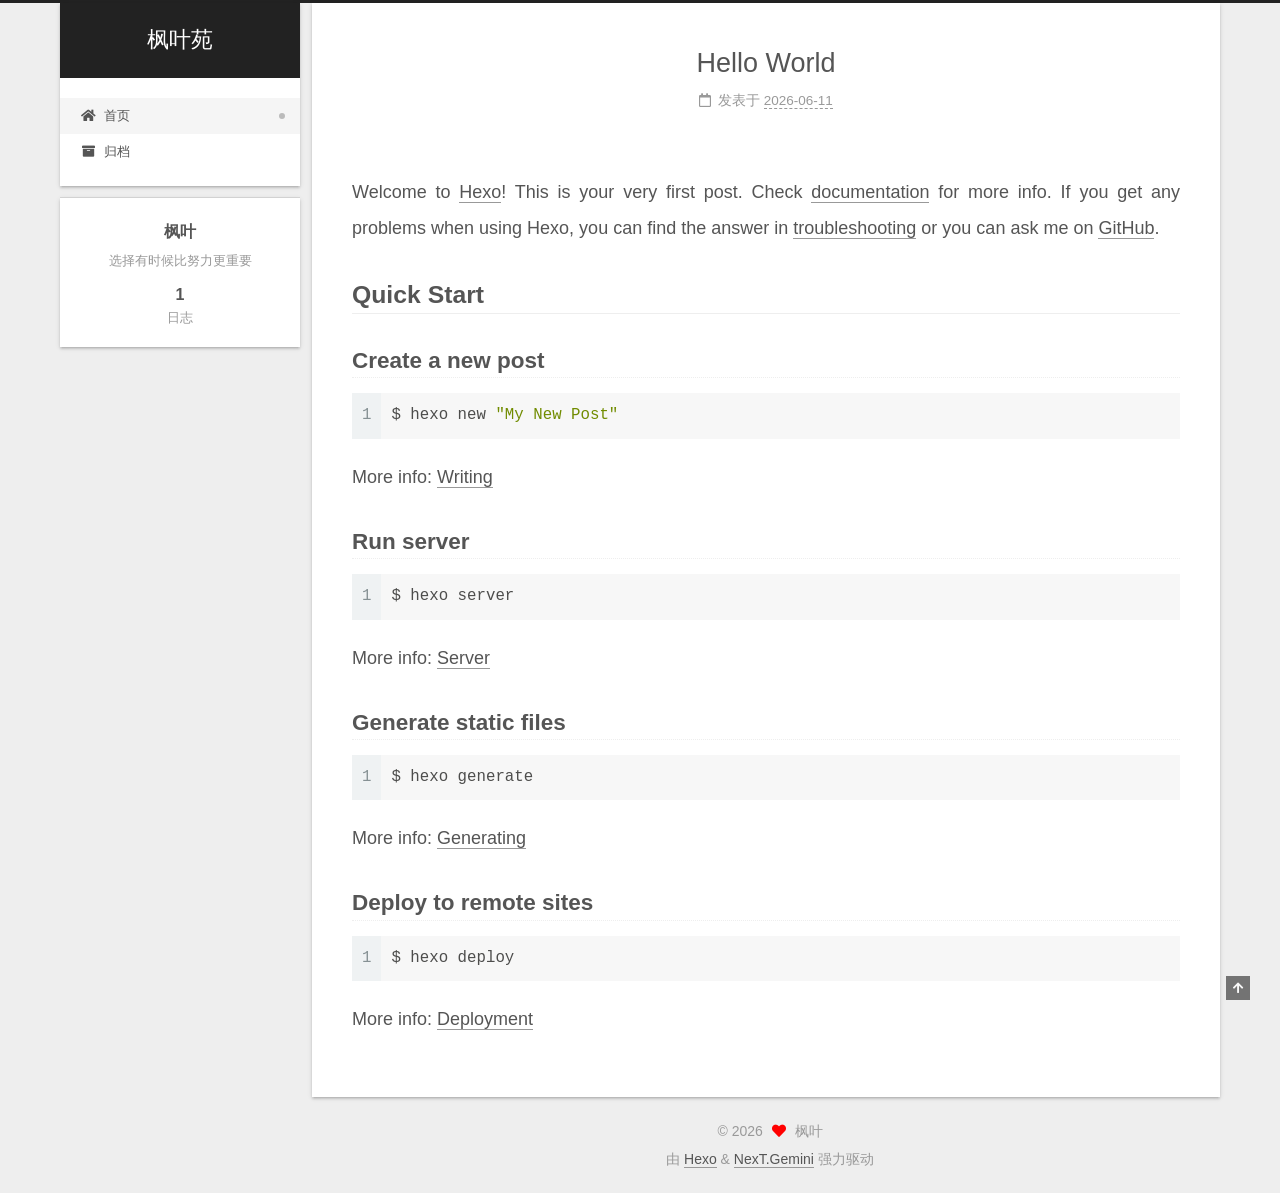
==== index.html @ dfb52b23 "Site updated: 2026-06-12 01:02:41" ====
<!DOCTYPE html>
<html lang="zh-CN">
<head>
  <meta charset="UTF-8">
<meta name="viewport" content="width=device-width, initial-scale=1, maximum-scale=2">
<meta name="theme-color" content="#222">
<meta name="generator" content="Hexo 8.1.2">
  <link rel="apple-touch-icon" sizes="180x180" href="/images/apple-touch-icon-next.png">
  <link rel="icon" type="image/png" sizes="32x32" href="/images/favicon-32x32-next.png">
  <link rel="icon" type="image/png" sizes="16x16" href="/images/favicon-16x16-next.png">
  <link rel="mask-icon" href="/images/logo.svg" color="#222">

<link rel="stylesheet" href="/css/main.css">


<link rel="stylesheet" href="/lib/font-awesome/css/all.min.css">

<script id="hexo-configurations">
    var NexT = window.NexT || {};
    var CONFIG = {"hostname":"example.com","root":"/","scheme":"Gemini","version":"7.8.0","exturl":false,"sidebar":{"position":"left","display":"post","padding":18,"offset":12,"onmobile":false},"copycode":{"enable":false,"show_result":false,"style":null},"back2top":{"enable":true,"sidebar":false,"scrollpercent":false},"bookmark":{"enable":false,"color":"#222","save":"auto"},"fancybox":false,"mediumzoom":false,"lazyload":false,"pangu":false,"comments":{"style":"tabs","active":null,"storage":true,"lazyload":false,"nav":null},"algolia":{"hits":{"per_page":10},"labels":{"input_placeholder":"Search for Posts","hits_empty":"We didn't find any results for the search: ${query}","hits_stats":"${hits} results found in ${time} ms"}},"localsearch":{"enable":false,"trigger":"auto","top_n_per_article":1,"unescape":false,"preload":false},"motion":{"enable":true,"async":false,"transition":{"post_block":"fadeIn","post_header":"slideDownIn","post_body":"slideDownIn","coll_header":"slideLeftIn","sidebar":"slideUpIn"}}};
  </script>

  <meta name="description" content="选择有时候比努力更重要">
<meta property="og:type" content="website">
<meta property="og:title" content="枫叶苑">
<meta property="og:url" content="http://example.com/index.html">
<meta property="og:site_name" content="枫叶苑">
<meta property="og:description" content="选择有时候比努力更重要">
<meta property="og:locale" content="zh_CN">
<meta property="article:author" content="枫叶">
<meta name="twitter:card" content="summary">

<link rel="canonical" href="http://example.com/">


<script id="page-configurations">
  // https://hexo.io/docs/variables.html
  CONFIG.page = {
    sidebar: "",
    isHome : true,
    isPost : false,
    lang   : 'zh-CN'
  };
</script>

  <title>枫叶苑</title>
  






  <noscript>
  <style>
  .use-motion .brand,
  .use-motion .menu-item,
  .sidebar-inner,
  .use-motion .post-block,
  .use-motion .pagination,
  .use-motion .comments,
  .use-motion .post-header,
  .use-motion .post-body,
  .use-motion .collection-header { opacity: initial; }

  .use-motion .site-title,
  .use-motion .site-subtitle {
    opacity: initial;
    top: initial;
  }

  .use-motion .logo-line-before i { left: initial; }
  .use-motion .logo-line-after i { right: initial; }
  </style>
</noscript>

</head>

<body itemscope itemtype="http://schema.org/WebPage">
  <div class="container use-motion">
    <div class="headband"></div>

    <header class="header" itemscope itemtype="http://schema.org/WPHeader">
      <div class="header-inner"><div class="site-brand-container">
  <div class="site-nav-toggle">
    <div class="toggle" aria-label="切换导航栏">
      <span class="toggle-line toggle-line-first"></span>
      <span class="toggle-line toggle-line-middle"></span>
      <span class="toggle-line toggle-line-last"></span>
    </div>
  </div>

  <div class="site-meta">

    <a href="/" class="brand" rel="start">
      <span class="logo-line-before"><i></i></span>
      <h1 class="site-title">枫叶苑</h1>
      <span class="logo-line-after"><i></i></span>
    </a>
  </div>

  <div class="site-nav-right">
    <div class="toggle popup-trigger">
    </div>
  </div>
</div>




<nav class="site-nav">
  <ul id="menu" class="main-menu menu">
        <li class="menu-item menu-item-home">

    <a href="/" rel="section"><i class="fa fa-home fa-fw"></i>首页</a>

  </li>
        <li class="menu-item menu-item-archives">

    <a href="/archives/" rel="section"><i class="fa fa-archive fa-fw"></i>归档</a>

  </li>
  </ul>
</nav>




</div>
    </header>

    
  <div class="back-to-top">
    <i class="fa fa-arrow-up"></i>
    <span>0%</span>
  </div>


    <main class="main">
      <div class="main-inner">
        <div class="content-wrap">
          

          <div class="content index posts-expand">
            
      
  
  
  <article itemscope itemtype="http://schema.org/Article" class="post-block" lang="zh-CN">
    <link itemprop="mainEntityOfPage" href="http://example.com/2026/06/11/hello-world/">

    <span hidden itemprop="author" itemscope itemtype="http://schema.org/Person">
      <meta itemprop="image" content="/images/avatar.gif">
      <meta itemprop="name" content="枫叶">
      <meta itemprop="description" content="选择有时候比努力更重要">
    </span>

    <span hidden itemprop="publisher" itemscope itemtype="http://schema.org/Organization">
      <meta itemprop="name" content="枫叶苑">
    </span>
      <header class="post-header">
        <h2 class="post-title" itemprop="name headline">
          
            <a href="/2026/06/11/hello-world/" class="post-title-link" itemprop="url">Hello World</a>
        </h2>

        <div class="post-meta">
            <span class="post-meta-item">
              <span class="post-meta-item-icon">
                <i class="far fa-calendar"></i>
              </span>
              <span class="post-meta-item-text">发表于</span>

              <time title="创建时间：2026-06-11 21:44:41" itemprop="dateCreated datePublished" datetime="2026-06-11T21:44:41+08:00">2026-06-11</time>
            </span>

          

        </div>
      </header>

    
    
    
    <div class="post-body" itemprop="articleBody">

      
          <p>Welcome to <a target="_blank" rel="noopener" href="https://hexo.io/">Hexo</a>! This is your very first post. Check <a target="_blank" rel="noopener" href="https://hexo.io/docs/">documentation</a> for more info. If you get any problems when using Hexo, you can find the answer in <a target="_blank" rel="noopener" href="https://hexo.io/docs/troubleshooting.html">troubleshooting</a> or you can ask me on <a target="_blank" rel="noopener" href="https://github.com/hexojs/hexo/issues">GitHub</a>.</p>
<h2 id="Quick-Start"><a href="#Quick-Start" class="headerlink" title="Quick Start"></a>Quick Start</h2><h3 id="Create-a-new-post"><a href="#Create-a-new-post" class="headerlink" title="Create a new post"></a>Create a new post</h3><figure class="highlight bash"><table><tr><td class="gutter"><pre><span class="line">1</span><br></pre></td><td class="code"><pre><span class="line">$ hexo new <span class="string">&quot;My New Post&quot;</span></span><br></pre></td></tr></table></figure>

<p>More info: <a target="_blank" rel="noopener" href="https://hexo.io/docs/writing.html">Writing</a></p>
<h3 id="Run-server"><a href="#Run-server" class="headerlink" title="Run server"></a>Run server</h3><figure class="highlight bash"><table><tr><td class="gutter"><pre><span class="line">1</span><br></pre></td><td class="code"><pre><span class="line">$ hexo server</span><br></pre></td></tr></table></figure>

<p>More info: <a target="_blank" rel="noopener" href="https://hexo.io/docs/server.html">Server</a></p>
<h3 id="Generate-static-files"><a href="#Generate-static-files" class="headerlink" title="Generate static files"></a>Generate static files</h3><figure class="highlight bash"><table><tr><td class="gutter"><pre><span class="line">1</span><br></pre></td><td class="code"><pre><span class="line">$ hexo generate</span><br></pre></td></tr></table></figure>

<p>More info: <a target="_blank" rel="noopener" href="https://hexo.io/docs/generating.html">Generating</a></p>
<h3 id="Deploy-to-remote-sites"><a href="#Deploy-to-remote-sites" class="headerlink" title="Deploy to remote sites"></a>Deploy to remote sites</h3><figure class="highlight bash"><table><tr><td class="gutter"><pre><span class="line">1</span><br></pre></td><td class="code"><pre><span class="line">$ hexo deploy</span><br></pre></td></tr></table></figure>

<p>More info: <a target="_blank" rel="noopener" href="https://hexo.io/docs/one-command-deployment.html">Deployment</a></p>

      
    </div>

    
    
    
      <footer class="post-footer">
        <div class="post-eof"></div>
      </footer>
  </article>
  
  
  


  



          </div>
          

<script>
  window.addEventListener('tabs:register', () => {
    let { activeClass } = CONFIG.comments;
    if (CONFIG.comments.storage) {
      activeClass = localStorage.getItem('comments_active') || activeClass;
    }
    if (activeClass) {
      let activeTab = document.querySelector(`a[href="#comment-${activeClass}"]`);
      if (activeTab) {
        activeTab.click();
      }
    }
  });
  if (CONFIG.comments.storage) {
    window.addEventListener('tabs:click', event => {
      if (!event.target.matches('.tabs-comment .tab-content .tab-pane')) return;
      let commentClass = event.target.classList[1];
      localStorage.setItem('comments_active', commentClass);
    });
  }
</script>

        </div>
          
  
  <div class="toggle sidebar-toggle">
    <span class="toggle-line toggle-line-first"></span>
    <span class="toggle-line toggle-line-middle"></span>
    <span class="toggle-line toggle-line-last"></span>
  </div>

  <aside class="sidebar">
    <div class="sidebar-inner">

      <ul class="sidebar-nav motion-element">
        <li class="sidebar-nav-toc">
          文章目录
        </li>
        <li class="sidebar-nav-overview">
          站点概览
        </li>
      </ul>

      <!--noindex-->
      <div class="post-toc-wrap sidebar-panel">
      </div>
      <!--/noindex-->

      <div class="site-overview-wrap sidebar-panel">
        <div class="site-author motion-element" itemprop="author" itemscope itemtype="http://schema.org/Person">
  <p class="site-author-name" itemprop="name">枫叶</p>
  <div class="site-description" itemprop="description">选择有时候比努力更重要</div>
</div>
<div class="site-state-wrap motion-element">
  <nav class="site-state">
      <div class="site-state-item site-state-posts">
          <a href="/archives/">
        
          <span class="site-state-item-count">1</span>
          <span class="site-state-item-name">日志</span>
        </a>
      </div>
  </nav>
</div>



      </div>

    </div>
  </aside>
  <div id="sidebar-dimmer"></div>


      </div>
    </main>

    <footer class="footer">
      <div class="footer-inner">
        

        

<div class="copyright">
  
  &copy; 
  <span itemprop="copyrightYear">2026</span>
  <span class="with-love">
    <i class="fa fa-heart"></i>
  </span>
  <span class="author" itemprop="copyrightHolder">枫叶</span>
</div>
  <div class="powered-by">由 <a href="https://hexo.io/" class="theme-link" rel="noopener" target="_blank">Hexo</a> & <a href="https://theme-next.org/" class="theme-link" rel="noopener" target="_blank">NexT.Gemini</a> 强力驱动
  </div>

        








      </div>
    </footer>
  </div>

  
  <script src="/lib/anime.min.js"></script>
  <script src="/lib/velocity/velocity.min.js"></script>
  <script src="/lib/velocity/velocity.ui.min.js"></script>

<script src="/js/utils.js"></script>

<script src="/js/motion.js"></script>


<script src="/js/schemes/pisces.js"></script>


<script src="/js/next-boot.js"></script>




  















  

  

</body>
</html>
---- css/main.css ----
:root {
  --body-bg-color: #eee;
  --content-bg-color: #fff;
  --card-bg-color: #f5f5f5;
  --text-color: #555;
  --blockquote-color: #666;
  --link-color: #555;
  --link-hover-color: #222;
  --brand-color: #fff;
  --brand-hover-color: #fff;
  --table-row-odd-bg-color: #f9f9f9;
  --table-row-hover-bg-color: #f5f5f5;
  --menu-item-bg-color: #f5f5f5;
  --btn-default-bg: #fff;
  --btn-default-color: #555;
  --btn-default-border-color: #555;
  --btn-default-hover-bg: #222;
  --btn-default-hover-color: #fff;
  --btn-default-hover-border-color: #222;
}
html {
  line-height: 1.15; /* 1 */
  -webkit-text-size-adjust: 100%; /* 2 */
}
body {
  margin: 0;
}
main {
  display: block;
}
h1 {
  font-size: 2em;
  margin: 0.67em 0;
}
hr {
  box-sizing: content-box; /* 1 */
  height: 0; /* 1 */
  overflow: visible; /* 2 */
}
pre {
  font-family: monospace, monospace; /* 1 */
  font-size: 1em; /* 2 */
}
a {
  background: transparent;
}
abbr[title] {
  border-bottom: none; /* 1 */
  text-decoration: underline; /* 2 */
  text-decoration: underline dotted; /* 2 */
}
b,
strong {
  font-weight: bolder;
}
code,
kbd,
samp {
  font-family: monospace, monospace; /* 1 */
  font-size: 1em; /* 2 */
}
small {
  font-size: 80%;
}
sub,
sup {
  font-size: 75%;
  line-height: 0;
  position: relative;
  vertical-align: baseline;
}
sub {
  bottom: -0.25em;
}
sup {
  top: -0.5em;
}
img {
  border-style: none;
}
button,
input,
optgroup,
select,
textarea {
  font-family: inherit; /* 1 */
  font-size: 100%; /* 1 */
  line-height: 1.15; /* 1 */
  margin: 0; /* 2 */
}
button,
input {
/* 1 */
  overflow: visible;
}
button,
select {
/* 1 */
  text-transform: none;
}
button,
[type='button'],
[type='reset'],
[type='submit'] {
  -webkit-appearance: button;
}
button::-moz-focus-inner,
[type='button']::-moz-focus-inner,
[type='reset']::-moz-focus-inner,
[type='submit']::-moz-focus-inner {
  border-style: none;
  padding: 0;
}
button:-moz-focusring,
[type='button']:-moz-focusring,
[type='reset']:-moz-focusring,
[type='submit']:-moz-focusring {
  outline: 1px dotted ButtonText;
}
fieldset {
  padding: 0.35em 0.75em 0.625em;
}
legend {
  box-sizing: border-box; /* 1 */
  color: inherit; /* 2 */
  display: table; /* 1 */
  max-width: 100%; /* 1 */
  padding: 0; /* 3 */
  white-space: normal; /* 1 */
}
progress {
  vertical-align: baseline;
}
textarea {
  overflow: auto;
}
[type='checkbox'],
[type='radio'] {
  box-sizing: border-box; /* 1 */
  padding: 0; /* 2 */
}
[type='number']::-webkit-inner-spin-button,
[type='number']::-webkit-outer-spin-button {
  height: auto;
}
[type='search'] {
  outline-offset: -2px; /* 2 */
  -webkit-appearance: textfield; /* 1 */
}
[type='search']::-webkit-search-decoration {
  -webkit-appearance: none;
}
::-webkit-file-upload-button {
  font: inherit; /* 2 */
  -webkit-appearance: button; /* 1 */
}
details {
  display: block;
}
summary {
  display: list-item;
}
template {
  display: none;
}
[hidden] {
  display: none;
}
::selection {
  background: #262a30;
  color: #eee;
}
html,
body {
  height: 100%;
}
body {
  background: var(--body-bg-color);
  color: var(--text-color);
  font-family: 'Lato', "PingFang SC", "Microsoft YaHei", sans-serif;
  font-size: 1em;
  line-height: 2;
}
@media (max-width: 991px) {
  body {
    padding-left: 0 !important;
    padding-right: 0 !important;
  }
}
h1,
h2,
h3,
h4,
h5,
h6 {
  font-family: 'Lato', "PingFang SC", "Microsoft YaHei", sans-serif;
  font-weight: bold;
  line-height: 1.5;
  margin: 20px 0 15px;
}
h1 {
  font-size: 1.5em;
}
h2 {
  font-size: 1.375em;
}
h3 {
  font-size: 1.25em;
}
h4 {
  font-size: 1.125em;
}
h5 {
  font-size: 1em;
}
h6 {
  font-size: 0.875em;
}
p {
  margin: 0 0 20px 0;
}
a,
span.exturl {
  border-bottom: 1px solid #999;
  color: var(--link-color);
  outline: 0;
  text-decoration: none;
  overflow-wrap: break-word;
  word-wrap: break-word;
  cursor: pointer;
}
a:hover,
span.exturl:hover {
  border-bottom-color: var(--link-hover-color);
  color: var(--link-hover-color);
}
iframe,
img,
video {
  display: block;
  margin-left: auto;
  margin-right: auto;
  max-width: 100%;
}
hr {
  background-image: repeating-linear-gradient(-45deg, #ddd, #ddd 4px, transparent 4px, transparent 8px);
  border: 0;
  height: 3px;
  margin: 40px 0;
}
blockquote {
  border-left: 4px solid #ddd;
  color: var(--blockquote-color);
  margin: 0;
  padding: 0 15px;
}
blockquote cite::before {
  content: '-';
  padding: 0 5px;
}
dt {
  font-weight: bold;
}
dd {
  margin: 0;
  padding: 0;
}
kbd {
  background-color: #f5f5f5;
  background-image: linear-gradient(#eee, #fff, #eee);
  border: 1px solid #ccc;
  border-radius: 0.2em;
  box-shadow: 0.1em 0.1em 0.2em rgba(0,0,0,0.1);
  color: #555;
  font-family: inherit;
  padding: 0.1em 0.3em;
  white-space: nowrap;
}
.table-container {
  overflow: auto;
}
table {
  border-collapse: collapse;
  border-spacing: 0;
  font-size: 0.875em;
  margin: 0 0 20px 0;
  width: 100%;
}
tbody tr:nth-of-type(odd) {
  background: var(--table-row-odd-bg-color);
}
tbody tr:hover {
  background: var(--table-row-hover-bg-color);
}
caption,
th,
td {
  font-weight: normal;
  padding: 8px;
  vertical-align: middle;
}
th,
td {
  border: 1px solid #ddd;
  border-bottom: 3px solid #ddd;
}
th {
  font-weight: 700;
  padding-bottom: 10px;
}
td {
  border-bottom-width: 1px;
}
.btn {
  background: var(--btn-default-bg);
  border: 2px solid var(--btn-default-border-color);
  border-radius: 2px;
  color: var(--btn-default-color);
  display: inline-block;
  font-size: 0.875em;
  line-height: 2;
  padding: 0 20px;
  text-decoration: none;
  transition-property: background-color;
  transition-delay: 0s;
  transition-duration: 0.2s;
  transition-timing-function: ease-in-out;
}
.btn:hover {
  background: var(--btn-default-hover-bg);
  border-color: var(--btn-default-hover-border-color);
  color: var(--btn-default-hover-color);
}
.btn + .btn {
  margin: 0 0 8px 8px;
}
.btn .fa-fw {
  text-align: left;
  width: 1.285714285714286em;
}
.toggle {
  line-height: 0;
}
.toggle .toggle-line {
  background: #fff;
  display: inline-block;
  height: 2px;
  left: 0;
  position: relative;
  top: 0;
  transition: all 0.4s;
  vertical-align: top;
  width: 100%;
}
.toggle .toggle-line:not(:first-child) {
  margin-top: 3px;
}
.toggle.toggle-arrow .toggle-line-first {
  left: 50%;
  top: 2px;
  transform: rotate(45deg);
  width: 50%;
}
.toggle.toggle-arrow .toggle-line-middle {
  left: 2px;
  width: 90%;
}
.toggle.toggle-arrow .toggle-line-last {
  left: 50%;
  top: -2px;
  transform: rotate(-45deg);
  width: 50%;
}
.toggle.toggle-close .toggle-line-first {
  transform: rotate(-45deg);
  top: 5px;
}
.toggle.toggle-close .toggle-line-middle {
  opacity: 0;
}
.toggle.toggle-close .toggle-line-last {
  transform: rotate(45deg);
  top: -5px;
}
.highlight,
pre {
  background: #f7f7f7;
  color: #4d4d4c;
  line-height: 1.6;
  margin: 0 auto 20px;
}
pre,
code {
  font-family: consolas, Menlo, monospace, "PingFang SC", "Microsoft YaHei";
}
code {
  background: #eee;
  border-radius: 3px;
  color: #555;
  padding: 2px 4px;
  overflow-wrap: break-word;
  word-wrap: break-word;
}
.highlight *::selection {
  background: #d6d6d6;
}
.highlight pre {
  border: 0;
  margin: 0;
  padding: 10px 0;
}
.highlight table {
  border: 0;
  margin: 0;
  width: auto;
}
.highlight td {
  border: 0;
  padding: 0;
}
.highlight figcaption {
  background: #eff2f3;
  color: #4d4d4c;
  display: flex;
  font-size: 0.875em;
  justify-content: space-between;
  line-height: 1.2;
  padding: 0.5em;
}
.highlight figcaption a {
  color: #4d4d4c;
}
.highlight figcaption a:hover {
  border-bottom-color: #4d4d4c;
}
.highlight .gutter {
  -moz-user-select: none;
  -ms-user-select: none;
  -webkit-user-select: none;
  user-select: none;
}
.highlight .gutter pre {
  background: #eff2f3;
  color: #869194;
  padding-left: 10px;
  padding-right: 10px;
  text-align: right;
}
.highlight .code pre {
  background: #f7f7f7;
  padding-left: 10px;
  width: 100%;
}
.gist table {
  width: auto;
}
.gist table td {
  border: 0;
}
pre {
  overflow: auto;
  padding: 10px;
}
pre code {
  background: none;
  color: #4d4d4c;
  font-size: 0.875em;
  padding: 0;
  text-shadow: none;
}
pre .deletion {
  background: #fdd;
}
pre .addition {
  background: #dfd;
}
pre .meta {
  color: #eab700;
  -moz-user-select: none;
  -ms-user-select: none;
  -webkit-user-select: none;
  user-select: none;
}
pre .comment {
  color: #8e908c;
}
pre .variable,
pre .attribute,
pre .tag,
pre .name,
pre .regexp,
pre .ruby .constant,
pre .xml .tag .title,
pre .xml .pi,
pre .xml .doctype,
pre .html .doctype,
pre .css .id,
pre .css .class,
pre .css .pseudo {
  color: #c82829;
}
pre .number,
pre .preprocessor,
pre .built_in,
pre .builtin-name,
pre .literal,
pre .params,
pre .constant,
pre .command {
  color: #f5871f;
}
pre .ruby .class .title,
pre .css .rules .attribute,
pre .string,
pre .symbol,
pre .value,
pre .inheritance,
pre .header,
pre .ruby .symbol,
pre .xml .cdata,
pre .special,
pre .formula {
  color: #718c00;
}
pre .title,
pre .css .hexcolor {
  color: #3e999f;
}
pre .function,
pre .python .decorator,
pre .python .title,
pre .ruby .function .title,
pre .ruby .title .keyword,
pre .perl .sub,
pre .javascript .title,
pre .coffeescript .title {
  color: #4271ae;
}
pre .keyword,
pre .javascript .function {
  color: #8959a8;
}
.blockquote-center {
  border-left: none;
  margin: 40px 0;
  padding: 0;
  position: relative;
  text-align: center;
}
.blockquote-center .fa {
  display: block;
  opacity: 0.6;
  position: absolute;
  width: 100%;
}
.blockquote-center .fa-quote-left {
  border-top: 1px solid #ccc;
  text-align: left;
  top: -20px;
}
.blockquote-center .fa-quote-right {
  border-bottom: 1px solid #ccc;
  text-align: right;
  bottom: -20px;
}
.blockquote-center p,
.blockquote-center div {
  text-align: center;
}
.post-body .group-picture img {
  margin: 0 auto;
  padding: 0 3px;
}
.group-picture-row {
  margin-bottom: 6px;
  overflow: hidden;
}
.group-picture-column {
  float: left;
  margin-bottom: 10px;
}
.post-body .label {
  color: #555;
  display: inline;
  padding: 0 2px;
}
.post-body .label.default {
  background: #f0f0f0;
}
.post-body .label.primary {
  background: #efe6f7;
}
.post-body .label.info {
  background: #e5f2f8;
}
.post-body .label.success {
  background: #e7f4e9;
}
.post-body .label.warning {
  background: #fcf6e1;
}
.post-body .label.danger {
  background: #fae8eb;
}
.post-body .tabs {
  margin-bottom: 20px;
}
.post-body .tabs,
.tabs-comment {
  display: block;
  padding-top: 10px;
  position: relative;
}
.post-body .tabs ul.nav-tabs,
.tabs-comment ul.nav-tabs {
  display: flex;
  flex-wrap: wrap;
  margin: 0;
  margin-bottom: -1px;
  padding: 0;
}
@media (max-width: 413px) {
  .post-body .tabs ul.nav-tabs,
  .tabs-comment ul.nav-tabs {
    display: block;
    margin-bottom: 5px;
  }
}
.post-body .tabs ul.nav-tabs li.tab,
.tabs-comment ul.nav-tabs li.tab {
  border-bottom: 1px solid #ddd;
  border-left: 1px solid transparent;
  border-right: 1px solid transparent;
  border-top: 3px solid transparent;
  flex-grow: 1;
  list-style-type: none;
  border-radius: 0 0 0 0;
}
@media (max-width: 413px) {
  .post-body .tabs ul.nav-tabs li.tab,
  .tabs-comment ul.nav-tabs li.tab {
    border-bottom: 1px solid transparent;
    border-left: 3px solid transparent;
    border-right: 1px solid transparent;
    border-top: 1px solid transparent;
  }
}
@media (max-width: 413px) {
  .post-body .tabs ul.nav-tabs li.tab,
  .tabs-comment ul.nav-tabs li.tab {
    border-radius: 0;
  }
}
.post-body .tabs ul.nav-tabs li.tab a,
.tabs-comment ul.nav-tabs li.tab a {
  border-bottom: initial;
  display: block;
  line-height: 1.8;
  outline: 0;
  padding: 0.25em 0.75em;
  text-align: center;
  transition-delay: 0s;
  transition-duration: 0.2s;
  transition-timing-function: ease-out;
}
.post-body .tabs ul.nav-tabs li.tab a i,
.tabs-comment ul.nav-tabs li.tab a i {
  width: 1.285714285714286em;
}
.post-body .tabs ul.nav-tabs li.tab.active,
.tabs-comment ul.nav-tabs li.tab.active {
  border-bottom: 1px solid transparent;
  border-left: 1px solid #ddd;
  border-right: 1px solid #ddd;
  border-top: 3px solid #fc6423;
}
@media (max-width: 413px) {
  .post-body .tabs ul.nav-tabs li.tab.active,
  .tabs-comment ul.nav-tabs li.tab.active {
    border-bottom: 1px solid #ddd;
    border-left: 3px solid #fc6423;
    border-right: 1px solid #ddd;
    border-top: 1px solid #ddd;
  }
}
.post-body .tabs ul.nav-tabs li.tab.active a,
.tabs-comment ul.nav-tabs li.tab.active a {
  color: var(--link-color);
  cursor: default;
}
.post-body .tabs .tab-content .tab-pane,
.tabs-comment .tab-content .tab-pane {
  border: 1px solid #ddd;
  border-top: 0;
  padding: 20px 20px 0 20px;
  border-radius: 0;
}
.post-body .tabs .tab-content .tab-pane:not(.active),
.tabs-comment .tab-content .tab-pane:not(.active) {
  display: none;
}
.post-body .tabs .tab-content .tab-pane.active,
.tabs-comment .tab-content .tab-pane.active {
  display: block;
}
.post-body .tabs .tab-content .tab-pane.active:nth-of-type(1),
.tabs-comment .tab-content .tab-pane.active:nth-of-type(1) {
  border-radius: 0 0 0 0;
}
@media (max-width: 413px) {
  .post-body .tabs .tab-content .tab-pane.active:nth-of-type(1),
  .tabs-comment .tab-content .tab-pane.active:nth-of-type(1) {
    border-radius: 0;
  }
}
.post-body .note {
  border-radius: 3px;
  margin-bottom: 20px;
  padding: 1em;
  position: relative;
  border: 1px solid #eee;
  border-left-width: 5px;
}
.post-body .note h2,
.post-body .note h3,
.post-body .note h4,
.post-body .note h5,
.post-body .note h6 {
  margin-top: 0;
  border-bottom: initial;
  margin-bottom: 0;
  padding-top: 0;
}
.post-body .note p:first-child,
.post-body .note ul:first-child,
.post-body .note ol:first-child,
.post-body .note table:first-child,
.post-body .note pre:first-child,
.post-body .note blockquote:first-child,
.post-body .note img:first-child {
  margin-top: 0;
}
.post-body .note p:last-child,
.post-body .note ul:last-child,
.post-body .note ol:last-child,
.post-body .note table:last-child,
.post-body .note pre:last-child,
.post-body .note blockquote:last-child,
.post-body .note img:last-child {
  margin-bottom: 0;
}
.post-body .note.default {
  border-left-color: #777;
}
.post-body .note.default h2,
.post-body .note.default h3,
.post-body .note.default h4,
.post-body .note.default h5,
.post-body .note.default h6 {
  color: #777;
}
.post-body .note.primary {
  border-left-color: #6f42c1;
}
.post-body .note.primary h2,
.post-body .note.primary h3,
.post-body .note.primary h4,
.post-body .note.primary h5,
.post-body .note.primary h6 {
  color: #6f42c1;
}
.post-body .note.info {
  border-left-color: #428bca;
}
.post-body .note.info h2,
.post-body .note.info h3,
.post-body .note.info h4,
.post-body .note.info h5,
.post-body .note.info h6 {
  color: #428bca;
}
.post-body .note.success {
  border-left-color: #5cb85c;
}
.post-body .note.success h2,
.post-body .note.success h3,
.post-body .note.success h4,
.post-body .note.success h5,
.post-body .note.success h6 {
  color: #5cb85c;
}
.post-body .note.warning {
  border-left-color: #f0ad4e;
}
.post-body .note.warning h2,
.post-body .note.warning h3,
.post-body .note.warning h4,
.post-body .note.warning h5,
.post-body .note.warning h6 {
  color: #f0ad4e;
}
.post-body .note.danger {
  border-left-color: #d9534f;
}
.post-body .note.danger h2,
.post-body .note.danger h3,
.post-body .note.danger h4,
.post-body .note.danger h5,
.post-body .note.danger h6 {
  color: #d9534f;
}
.pagination .prev,
.pagination .next,
.pagination .page-number,
.pagination .space {
  display: inline-block;
  margin: 0 10px;
  padding: 0 11px;
  position: relative;
  top: -1px;
}
@media (max-width: 767px) {
  .pagination .prev,
  .pagination .next,
  .pagination .page-number,
  .pagination .space {
    margin: 0 5px;
  }
}
.pagination {
  border-top: 1px solid #eee;
  margin: 120px 0 0;
  text-align: center;
}
.pagination .prev,
.pagination .next,
.pagination .page-number {
  border-bottom: 0;
  border-top: 1px solid #eee;
  transition-property: border-color;
  transition-delay: 0s;
  transition-duration: 0.2s;
  transition-timing-function: ease-in-out;
}
.pagination .prev:hover,
.pagination .next:hover,
.pagination .page-number:hover {
  border-top-color: #222;
}
.pagination .space {
  margin: 0;
  padding: 0;
}
.pagination .prev {
  margin-left: 0;
}
.pagination .next {
  margin-right: 0;
}
.pagination .page-number.current {
  background: #ccc;
  border-top-color: #ccc;
  color: #fff;
}
@media (max-width: 767px) {
  .pagination {
    border-top: none;
  }
  .pagination .prev,
  .pagination .next,
  .pagination .page-number {
    border-bottom: 1px solid #eee;
    border-top: 0;
    margin-bottom: 10px;
    padding: 0 10px;
  }
  .pagination .prev:hover,
  .pagination .next:hover,
  .pagination .page-number:hover {
    border-bottom-color: #222;
  }
}
.comments {
  margin-top: 60px;
  overflow: hidden;
}
.comment-button-group {
  display: flex;
  flex-wrap: wrap-reverse;
  justify-content: center;
  margin: 1em 0;
}
.comment-button-group .comment-button {
  margin: 0.1em 0.2em;
}
.comment-button-group .comment-button.active {
  background: var(--btn-default-hover-bg);
  border-color: var(--btn-default-hover-border-color);
  color: var(--btn-default-hover-color);
}
.comment-position {
  display: none;
}
.comment-position.active {
  display: block;
}
.tabs-comment {
  background: var(--content-bg-color);
  margin-top: 4em;
  padding-top: 0;
}
.tabs-comment .comments {
  border: 0;
  box-shadow: none;
  margin-top: 0;
  padding-top: 0;
}
.container {
  min-height: 100%;
  position: relative;
}
.main-inner {
  margin: 0 auto;
  width: calc(100% - 20px);
}
@media (min-width: 1200px) {
  .main-inner {
    width: 1160px;
  }
}
@media (min-width: 1600px) {
  .main-inner {
    width: 73%;
  }
}
@media (max-width: 767px) {
  .content-wrap {
    padding: 0 20px;
  }
}
.header {
  background: transparent;
}
.header-inner {
  margin: 0 auto;
  width: calc(100% - 20px);
}
@media (min-width: 1200px) {
  .header-inner {
    width: 1160px;
  }
}
@media (min-width: 1600px) {
  .header-inner {
    width: 73%;
  }
}
.site-brand-container {
  display: flex;
  flex-shrink: 0;
  padding: 0 10px;
}
.headband {
  background: #222;
  height: 3px;
}
.site-meta {
  flex-grow: 1;
  text-align: center;
}
@media (max-width: 767px) {
  .site-meta {
    text-align: center;
  }
}
.brand {
  border-bottom: none;
  color: var(--brand-color);
  display: inline-block;
  line-height: 1.375em;
  padding: 0 40px;
  position: relative;
}
.brand:hover {
  color: var(--brand-hover-color);
}
.site-title {
  font-family: 'Lato', "PingFang SC", "Microsoft YaHei", sans-serif;
  font-size: 1.375em;
  font-weight: normal;
  margin: 0;
}
.site-subtitle {
  color: #ddd;
  font-size: 0.8125em;
  margin: 10px 0;
}
.use-motion .brand {
  opacity: 0;
}
.use-motion .site-title,
.use-motion .site-subtitle,
.use-motion .custom-logo-image {
  opacity: 0;
  position: relative;
  top: -10px;
}
.site-nav-toggle,
.site-nav-right {
  display: none;
}
@media (max-width: 767px) {
  .site-nav-toggle,
  .site-nav-right {
    display: flex;
    flex-direction: column;
    justify-content: center;
  }
}
.site-nav-toggle .toggle,
.site-nav-right .toggle {
  color: var(--text-color);
  padding: 10px;
  width: 22px;
}
.site-nav-toggle .toggle .toggle-line,
.site-nav-right .toggle .toggle-line {
  background: var(--text-color);
  border-radius: 1px;
}
.site-nav {
  display: block;
}
@media (max-width: 767px) {
  .site-nav {
    clear: both;
    display: none;
  }
}
.site-nav.site-nav-on {
  display: block;
}
.menu {
  margin-top: 20px;
  padding-left: 0;
  text-align: center;
}
.menu-item {
  display: inline-block;
  list-style: none;
  margin: 0 10px;
}
@media (max-width: 767px) {
  .menu-item {
    display: block;
    margin-top: 10px;
  }
  .menu-item.menu-item-search {
    display: none;
  }
}
.menu-item a,
.menu-item span.exturl {
  border-bottom: 0;
  display: block;
  font-size: 0.8125em;
  transition-property: border-color;
  transition-delay: 0s;
  transition-duration: 0.2s;
  transition-timing-function: ease-in-out;
}
@media (hover: none) {
  .menu-item a:hover,
  .menu-item span.exturl:hover {
    border-bottom-color: transparent !important;
  }
}
.menu-item .fa,
.menu-item .fab,
.menu-item .far,
.menu-item .fas {
  margin-right: 8px;
}
.menu-item .badge {
  display: inline-block;
  font-weight: bold;
  line-height: 1;
  margin-left: 0.35em;
  margin-top: 0.35em;
  text-align: center;
  white-space: nowrap;
}
@media (max-width: 767px) {
  .menu-item .badge {
    float: right;
    margin-left: 0;
  }
}
.menu-item-active a,
.menu .menu-item a:hover,
.menu .menu-item span.exturl:hover {
  background: var(--menu-item-bg-color);
}
.use-motion .menu-item {
  opacity: 0;
}
.sidebar {
  background: #222;
  bottom: 0;
  box-shadow: inset 0 2px 6px #000;
  position: fixed;
  top: 0;
}
@media (max-width: 991px) {
  .sidebar {
    display: none;
  }
}
.sidebar-inner {
  color: #999;
  padding: 18px 10px;
  text-align: center;
}
.cc-license {
  margin-top: 10px;
  text-align: center;
}
.cc-license .cc-opacity {
  border-bottom: none;
  opacity: 0.7;
}
.cc-license .cc-opacity:hover {
  opacity: 0.9;
}
.cc-license img {
  display: inline-block;
}
.site-author-image {
  border: 1px solid #eee;
  display: block;
  margin: 0 auto;
  max-width: 120px;
  padding: 2px;
}
.site-author-name {
  color: var(--text-color);
  font-weight: 600;
  margin: 0;
  text-align: center;
}
.site-description {
  color: #999;
  font-size: 0.8125em;
  margin-top: 0;
  text-align: center;
}
.links-of-author {
  margin-top: 15px;
}
.links-of-author a,
.links-of-author span.exturl {
  border-bottom-color: #555;
  display: inline-block;
  font-size: 0.8125em;
  margin-bottom: 10px;
  margin-right: 10px;
  vertical-align: middle;
}
.links-of-author a::before,
.links-of-author span.exturl::before {
  background: #7d06c7;
  border-radius: 50%;
  content: ' ';
  display: inline-block;
  height: 4px;
  margin-right: 3px;
  vertical-align: middle;
  width: 4px;
}
.sidebar-button {
  margin-top: 15px;
}
.sidebar-button a {
  border: 1px solid #fc6423;
  border-radius: 4px;
  color: #fc6423;
  display: inline-block;
  padding: 0 15px;
}
.sidebar-button a .fa,
.sidebar-button a .fab,
.sidebar-button a .far,
.sidebar-button a .fas {
  margin-right: 5px;
}
.sidebar-button a:hover {
  background: #fc6423;
  border: 1px solid #fc6423;
  color: #fff;
}
.sidebar-button a:hover .fa,
.sidebar-button a:hover .fab,
.sidebar-button a:hover .far,
.sidebar-button a:hover .fas {
  color: #fff;
}
.links-of-blogroll {
  font-size: 0.8125em;
  margin-top: 10px;
}
.links-of-blogroll-title {
  font-size: 0.875em;
  font-weight: 600;
  margin-top: 0;
}
.links-of-blogroll-list {
  list-style: none;
  margin: 0;
  padding: 0;
}
#sidebar-dimmer {
  display: none;
}
@media (max-width: 767px) {
  #sidebar-dimmer {
    background: #000;
    display: block;
    height: 100%;
    left: 100%;
    opacity: 0;
    position: fixed;
    top: 0;
    width: 100%;
    z-index: 1100;
  }
  .sidebar-active + #sidebar-dimmer {
    opacity: 0.7;
    transform: translateX(-100%);
    transition: opacity 0.5s;
  }
}
.sidebar-nav {
  margin: 0;
  padding-bottom: 20px;
  padding-left: 0;
}
.sidebar-nav li {
  border-bottom: 1px solid transparent;
  color: var(--text-color);
  cursor: pointer;
  display: inline-block;
  font-size: 0.875em;
}
.sidebar-nav li.sidebar-nav-overview {
  margin-left: 10px;
}
.sidebar-nav li:hover {
  color: #fc6423;
}
.sidebar-nav .sidebar-nav-active {
  border-bottom-color: #fc6423;
  color: #fc6423;
}
.sidebar-nav .sidebar-nav-active:hover {
  color: #fc6423;
}
.sidebar-panel {
  display: none;
  overflow-x: hidden;
  overflow-y: auto;
}
.sidebar-panel-active {
  display: block;
}
.sidebar-toggle {
  background: #222;
  bottom: 45px;
  cursor: pointer;
  height: 14px;
  left: 30px;
  padding: 5px;
  position: fixed;
  width: 14px;
  z-index: 1300;
}
@media (max-width: 991px) {
  .sidebar-toggle {
    left: 20px;
    opacity: 0.8;
    display: none;
  }
}
.sidebar-toggle:hover .toggle-line {
  background: #fc6423;
}
.post-toc {
  font-size: 0.875em;
}
.post-toc ol {
  list-style: none;
  margin: 0;
  padding: 0 2px 5px 10px;
  text-align: left;
}
.post-toc ol > ol {
  padding-left: 0;
}
.post-toc ol a {
  transition-property: all;
  transition-delay: 0s;
  transition-duration: 0.2s;
  transition-timing-function: ease-in-out;
}
.post-toc .nav-item {
  line-height: 1.8;
  overflow: hidden;
  text-overflow: ellipsis;
  white-space: nowrap;
}
.post-toc .nav .nav-child {
  display: none;
}
.post-toc .nav .active > .nav-child {
  display: block;
}
.post-toc .nav .active-current > .nav-child {
  display: block;
}
.post-toc .nav .active-current > .nav-child > .nav-item {
  display: block;
}
.post-toc .nav .active > a {
  border-bottom-color: #fc6423;
  color: #fc6423;
}
.post-toc .nav .active-current > a {
  color: #fc6423;
}
.post-toc .nav .active-current > a:hover {
  color: #fc6423;
}
.site-state {
  display: flex;
  justify-content: center;
  line-height: 1.4;
  margin-top: 10px;
  overflow: hidden;
  text-align: center;
  white-space: nowrap;
}
.site-state-item {
  padding: 0 15px;
}
.site-state-item:not(:first-child) {
  border-left: 1px solid #eee;
}
.site-state-item a {
  border-bottom: none;
}
.site-state-item-count {
  display: block;
  font-size: 1em;
  font-weight: 600;
  text-align: center;
}
.site-state-item-name {
  color: #999;
  font-size: 0.8125em;
}
.footer {
  color: #999;
  font-size: 0.875em;
  padding: 20px 0;
}
.footer.footer-fixed {
  bottom: 0;
  left: 0;
  position: absolute;
  right: 0;
}
.footer-inner {
  box-sizing: border-box;
  margin: 0 auto;
  text-align: center;
  width: calc(100% - 20px);
}
@media (min-width: 1200px) {
  .footer-inner {
    width: 1160px;
  }
}
@media (min-width: 1600px) {
  .footer-inner {
    width: 73%;
  }
}
.languages {
  display: inline-block;
  font-size: 1.125em;
  position: relative;
}
.languages .lang-select-label span {
  margin: 0 0.5em;
}
.languages .lang-select {
  height: 100%;
  left: 0;
  opacity: 0;
  position: absolute;
  top: 0;
  width: 100%;
}
.with-love {
  color: #ff0000;
  display: inline-block;
  margin: 0 5px;
}
.powered-by,
.theme-info {
  display: inline-block;
}
@-moz-keyframes iconAnimate {
  0%, 100% {
    transform: scale(1);
  }
  10%, 30% {
    transform: scale(0.9);
  }
  20%, 40%, 60%, 80% {
    transform: scale(1.1);
  }
  50%, 70% {
    transform: scale(1.1);
  }
}
@-webkit-keyframes iconAnimate {
  0%, 100% {
    transform: scale(1);
  }
  10%, 30% {
    transform: scale(0.9);
  }
  20%, 40%, 60%, 80% {
    transform: scale(1.1);
  }
  50%, 70% {
    transform: scale(1.1);
  }
}
@-o-keyframes iconAnimate {
  0%, 100% {
    transform: scale(1);
  }
  10%, 30% {
    transform: scale(0.9);
  }
  20%, 40%, 60%, 80% {
    transform: scale(1.1);
  }
  50%, 70% {
    transform: scale(1.1);
  }
}
@keyframes iconAnimate {
  0%, 100% {
    transform: scale(1);
  }
  10%, 30% {
    transform: scale(0.9);
  }
  20%, 40%, 60%, 80% {
    transform: scale(1.1);
  }
  50%, 70% {
    transform: scale(1.1);
  }
}
.back-to-top {
  font-size: 12px;
  text-align: center;
  transition-delay: 0s;
  transition-duration: 0.2s;
  transition-timing-function: ease-in-out;
}
.back-to-top {
  background: #222;
  bottom: -100px;
  box-sizing: border-box;
  color: #fff;
  cursor: pointer;
  left: 30px;
  opacity: 0.6;
  padding: 0 6px;
  position: fixed;
  transition-property: bottom;
  z-index: 1300;
  width: 24px;
}
.back-to-top span {
  display: none;
}
.back-to-top:hover {
  color: #fc6423;
}
.back-to-top.back-to-top-on {
  bottom: 30px;
}
@media (max-width: 991px) {
  .back-to-top {
    left: 20px;
    opacity: 0.8;
  }
}
.post-body {
  font-family: 'Lato', "PingFang SC", "Microsoft YaHei", sans-serif;
  overflow-wrap: break-word;
  word-wrap: break-word;
}
@media (min-width: 1200px) {
  .post-body {
    font-size: 1.125em;
  }
}
.post-body .exturl .fa {
  font-size: 0.875em;
  margin-left: 4px;
}
.post-body .image-caption,
.post-body .figure .caption {
  color: #999;
  font-size: 0.875em;
  font-weight: bold;
  line-height: 1;
  margin: -20px auto 15px;
  text-align: center;
}
.post-sticky-flag {
  display: inline-block;
  transform: rotate(30deg);
}
.post-button {
  margin-top: 40px;
  text-align: center;
}
.use-motion .post-block,
.use-motion .pagination,
.use-motion .comments {
  opacity: 0;
}
.use-motion .post-header {
  opacity: 0;
}
.use-motion .post-body {
  opacity: 0;
}
.use-motion .collection-header {
  opacity: 0;
}
.posts-collapse {
  margin-left: 35px;
  position: relative;
}
@media (max-width: 767px) {
  .posts-collapse {
    margin-left: 0px;
    margin-right: 0px;
  }
}
.posts-collapse .collection-title {
  font-size: 1.125em;
  position: relative;
}
.posts-collapse .collection-title::before {
  background: #999;
  border: 1px solid #fff;
  border-radius: 50%;
  content: ' ';
  height: 10px;
  left: 0;
  margin-left: -6px;
  margin-top: -4px;
  position: absolute;
  top: 50%;
  width: 10px;
}
.posts-collapse .collection-year {
  font-size: 1.5em;
  font-weight: bold;
  margin: 60px 0;
  position: relative;
}
.posts-collapse .collection-year::before {
  background: #bbb;
  border-radius: 50%;
  content: ' ';
  height: 8px;
  left: 0;
  margin-left: -4px;
  margin-top: -4px;
  position: absolute;
  top: 50%;
  width: 8px;
}
.posts-collapse .collection-header {
  display: block;
  margin: 0 0 0 20px;
}
.posts-collapse .collection-header small {
  color: #bbb;
  margin-left: 5px;
}
.posts-collapse .post-header {
  border-bottom: 1px dashed #ccc;
  margin: 30px 0;
  padding-left: 15px;
  position: relative;
  transition-property: border;
  transition-delay: 0s;
  transition-duration: 0.2s;
  transition-timing-function: ease-in-out;
}
.posts-collapse .post-header::before {
  background: #bbb;
  border: 1px solid #fff;
  border-radius: 50%;
  content: ' ';
  height: 6px;
  left: 0;
  margin-left: -4px;
  position: absolute;
  top: 0.75em;
  transition-property: background;
  width: 6px;
  transition-delay: 0s;
  transition-duration: 0.2s;
  transition-timing-function: ease-in-out;
}
.posts-collapse .post-header:hover {
  border-bottom-color: #666;
}
.posts-collapse .post-header:hover::before {
  background: #222;
}
.posts-collapse .post-meta {
  display: inline;
  font-size: 0.75em;
  margin-right: 10px;
}
.posts-collapse .post-title {
  display: inline;
}
.posts-collapse .post-title a,
.posts-collapse .post-title span.exturl {
  border-bottom: none;
  color: var(--link-color);
}
.posts-collapse .post-title .fa-external-link-alt {
  font-size: 0.875em;
  margin-left: 5px;
}
.posts-collapse::before {
  background: #f5f5f5;
  content: ' ';
  height: 100%;
  left: 0;
  margin-left: -2px;
  position: absolute;
  top: 1.25em;
  width: 4px;
}
.post-eof {
  background: #ccc;
  height: 1px;
  margin: 80px auto 60px;
  text-align: center;
  width: 8%;
}
.post-block:last-of-type .post-eof {
  display: none;
}
.content {
  padding-top: 40px;
}
@media (min-width: 992px) {
  .post-body {
    text-align: justify;
  }
}
@media (max-width: 991px) {
  .post-body {
    text-align: justify;
  }
}
.post-body h1,
.post-body h2,
.post-body h3,
.post-body h4,
.post-body h5,
.post-body h6 {
  padding-top: 10px;
}
.post-body h1 .header-anchor,
.post-body h2 .header-anchor,
.post-body h3 .header-anchor,
.post-body h4 .header-anchor,
.post-body h5 .header-anchor,
.post-body h6 .header-anchor {
  border-bottom-style: none;
  color: #ccc;
  float: right;
  margin-left: 10px;
  visibility: hidden;
}
.post-body h1 .header-anchor:hover,
.post-body h2 .header-anchor:hover,
.post-body h3 .header-anchor:hover,
.post-body h4 .header-anchor:hover,
.post-body h5 .header-anchor:hover,
.post-body h6 .header-anchor:hover {
  color: inherit;
}
.post-body h1:hover .header-anchor,
.post-body h2:hover .header-anchor,
.post-body h3:hover .header-anchor,
.post-body h4:hover .header-anchor,
.post-body h5:hover .header-anchor,
.post-body h6:hover .header-anchor {
  visibility: visible;
}
.post-body iframe,
.post-body img,
.post-body video {
  margin-bottom: 20px;
}
.post-body .video-container {
  height: 0;
  margin-bottom: 20px;
  overflow: hidden;
  padding-top: 75%;
  position: relative;
  width: 100%;
}
.post-body .video-container iframe,
.post-body .video-container object,
.post-body .video-container embed {
  height: 100%;
  left: 0;
  margin: 0;
  position: absolute;
  top: 0;
  width: 100%;
}
.post-gallery {
  align-items: center;
  display: grid;
  grid-gap: 10px;
  grid-template-columns: 1fr 1fr 1fr;
  margin-bottom: 20px;
}
@media (max-width: 767px) {
  .post-gallery {
    grid-template-columns: 1fr 1fr;
  }
}
.post-gallery a {
  border: 0;
}
.post-gallery img {
  margin: 0;
}
.posts-expand .post-header {
  font-size: 1.125em;
}
.posts-expand .post-title {
  font-size: 1.5em;
  font-weight: normal;
  margin: initial;
  text-align: center;
  overflow-wrap: break-word;
  word-wrap: break-word;
}
.posts-expand .post-title-link {
  border-bottom: none;
  color: var(--link-color);
  display: inline-block;
  position: relative;
  vertical-align: top;
}
.posts-expand .post-title-link::before {
  background: var(--link-color);
  bottom: 0;
  content: '';
  height: 2px;
  left: 0;
  position: absolute;
  transform: scaleX(0);
  visibility: hidden;
  width: 100%;
  transition-delay: 0s;
  transition-duration: 0.2s;
  transition-timing-function: ease-in-out;
}
.posts-expand .post-title-link:hover::before {
  transform: scaleX(1);
  visibility: visible;
}
.posts-expand .post-title-link .fa-external-link-alt {
  font-size: 0.875em;
  margin-left: 5px;
}
.posts-expand .post-meta {
  color: #999;
  font-family: 'Lato', "PingFang SC", "Microsoft YaHei", sans-serif;
  font-size: 0.75em;
  margin: 3px 0 60px 0;
  text-align: center;
}
.posts-expand .post-meta .post-description {
  font-size: 0.875em;
  margin-top: 2px;
}
.posts-expand .post-meta time {
  border-bottom: 1px dashed #999;
  cursor: pointer;
}
.post-meta .post-meta-item + .post-meta-item::before {
  content: '|';
  margin: 0 0.5em;
}
.post-meta-divider {
  margin: 0 0.5em;
}
.post-meta-item-icon {
  margin-right: 3px;
}
@media (max-width: 991px) {
  .post-meta-item-icon {
    display: inline-block;
  }
}
@media (max-width: 991px) {
  .post-meta-item-text {
    display: none;
  }
}
.post-nav {
  border-top: 1px solid #eee;
  display: flex;
  justify-content: space-between;
  margin-top: 15px;
  padding: 10px 5px 0;
}
.post-nav-item {
  flex: 1;
}
.post-nav-item a {
  border-bottom: none;
  display: block;
  font-size: 0.875em;
  line-height: 1.6;
  position: relative;
}
.post-nav-item a:active {
  top: 2px;
}
.post-nav-item .fa {
  font-size: 0.75em;
}
.post-nav-item:first-child {
  margin-right: 15px;
}
.post-nav-item:first-child .fa {
  margin-right: 5px;
}
.post-nav-item:last-child {
  margin-left: 15px;
  text-align: right;
}
.post-nav-item:last-child .fa {
  margin-left: 5px;
}
.rtl.post-body p,
.rtl.post-body a,
.rtl.post-body h1,
.rtl.post-body h2,
.rtl.post-body h3,
.rtl.post-body h4,
.rtl.post-body h5,
.rtl.post-body h6,
.rtl.post-body li,
.rtl.post-body ul,
.rtl.post-body ol {
  direction: rtl;
  font-family: UKIJ Ekran;
}
.rtl.post-title {
  font-family: UKIJ Ekran;
}
.post-tags {
  margin-top: 40px;
  text-align: center;
}
.post-tags a {
  display: inline-block;
  font-size: 0.8125em;
}
.post-tags a:not(:last-child) {
  margin-right: 10px;
}
.post-widgets {
  border-top: 1px solid #eee;
  margin-top: 15px;
  text-align: center;
}
.wp_rating {
  height: 20px;
  line-height: 20px;
  margin-top: 10px;
  padding-top: 6px;
  text-align: center;
}
.social-like {
  display: flex;
  font-size: 0.875em;
  justify-content: center;
  text-align: center;
}
.reward-container {
  margin: 20px auto;
  padding: 10px 0;
  text-align: center;
  width: 90%;
}
.reward-container button {
  background: transparent;
  border: 1px solid #fc6423;
  border-radius: 0;
  color: #fc6423;
  cursor: pointer;
  line-height: 2;
  outline: 0;
  padding: 0 15px;
  vertical-align: text-top;
}
.reward-container button:hover {
  background: #fc6423;
  border: 1px solid transparent;
  color: #fa9366;
}
#qr {
  padding-top: 20px;
}
#qr a {
  border: 0;
}
#qr img {
  display: inline-block;
  margin: 0.8em 2em 0 2em;
  max-width: 100%;
  width: 180px;
}
#qr p {
  text-align: center;
}
.category-all-page .category-all-title {
  text-align: center;
}
.category-all-page .category-all {
  margin-top: 20px;
}
.category-all-page .category-list {
  list-style: none;
  margin: 0;
  padding: 0;
}
.category-all-page .category-list-item {
  margin: 5px 10px;
}
.category-all-page .category-list-count {
  color: #bbb;
}
.category-all-page .category-list-count::before {
  content: ' (';
  display: inline;
}
.category-all-page .category-list-count::after {
  content: ') ';
  display: inline;
}
.category-all-page .category-list-child {
  padding-left: 10px;
}
.event-list {
  padding: 0;
}
.event-list hr {
  background: #222;
  margin: 20px 0 45px 0;
}
.event-list hr::after {
  background: #222;
  color: #fff;
  content: 'NOW';
  display: inline-block;
  font-weight: bold;
  padding: 0 5px;
  text-align: right;
}
.event-list .event {
  background: #222;
  margin: 20px 0;
  min-height: 40px;
  padding: 15px 0 15px 10px;
}
.event-list .event .event-summary {
  color: #fff;
  margin: 0;
  padding-bottom: 3px;
}
.event-list .event .event-summary::before {
  animation: dot-flash 1s alternate infinite ease-in-out;
  color: #fff;
  content: '\f111';
  display: inline-block;
  font-size: 10px;
  margin-right: 25px;
  vertical-align: middle;
  font-family: 'Font Awesome 5 Free';
  font-weight: 900;
}
.event-list .event .event-relative-time {
  color: #bbb;
  display: inline-block;
  font-size: 12px;
  font-weight: normal;
  padding-left: 12px;
}
.event-list .event .event-details {
  color: #fff;
  display: block;
  line-height: 18px;
  margin-left: 56px;
  padding-bottom: 6px;
  padding-top: 3px;
  text-indent: -24px;
}
.event-list .event .event-details::before {
  color: #fff;
  display: inline-block;
  margin-right: 9px;
  text-align: center;
  text-indent: 0;
  width: 14px;
  font-family: 'Font Awesome 5 Free';
  font-weight: 900;
}
.event-list .event .event-details.event-location::before {
  content: '\f041';
}
.event-list .event .event-details.event-duration::before {
  content: '\f017';
}
.event-list .event-past {
  background: #f5f5f5;
}
.event-list .event-past .event-summary,
.event-list .event-past .event-details {
  color: #bbb;
  opacity: 0.9;
}
.event-list .event-past .event-summary::before,
.event-list .event-past .event-details::before {
  animation: none;
  color: #bbb;
}
@-moz-keyframes dot-flash {
  from {
    opacity: 1;
    transform: scale(1);
  }
  to {
    opacity: 0;
    transform: scale(0.8);
  }
}
@-webkit-keyframes dot-flash {
  from {
    opacity: 1;
    transform: scale(1);
  }
  to {
    opacity: 0;
    transform: scale(0.8);
  }
}
@-o-keyframes dot-flash {
  from {
    opacity: 1;
    transform: scale(1);
  }
  to {
    opacity: 0;
    transform: scale(0.8);
  }
}
@keyframes dot-flash {
  from {
    opacity: 1;
    transform: scale(1);
  }
  to {
    opacity: 0;
    transform: scale(0.8);
  }
}
ul.breadcrumb {
  font-size: 0.75em;
  list-style: none;
  margin: 1em 0;
  padding: 0 2em;
  text-align: center;
}
ul.breadcrumb li {
  display: inline;
}
ul.breadcrumb li + li::before {
  content: '/\00a0';
  font-weight: normal;
  padding: 0.5em;
}
ul.breadcrumb li + li:last-child {
  font-weight: bold;
}
.tag-cloud {
  text-align: center;
}
.tag-cloud a {
  display: inline-block;
  margin: 10px;
}
.tag-cloud a:hover {
  color: var(--link-hover-color) !important;
}
.header {
  margin: 0 auto;
  position: relative;
  width: calc(100% - 20px);
}
@media (min-width: 1200px) {
  .header {
    width: 1160px;
  }
}
@media (min-width: 1600px) {
  .header {
    width: 73%;
  }
}
@media (max-width: 991px) {
  .header {
    width: auto;
  }
}
.header-inner {
  background: var(--content-bg-color);
  border-radius: initial;
  box-shadow: 0 2px 2px 0 rgba(0,0,0,0.12), 0 3px 1px -2px rgba(0,0,0,0.06), 0 1px 5px 0 rgba(0,0,0,0.12);
  overflow: hidden;
  padding: 0;
  position: absolute;
  top: 0;
  width: 240px;
}
@media (min-width: 1200px) {
  .header-inner {
    width: 240px;
  }
}
@media (max-width: 991px) {
  .header-inner {
    border-radius: initial;
    position: relative;
    width: auto;
  }
}
.main-inner {
  align-items: flex-start;
  display: flex;
  justify-content: space-between;
  flex-direction: row-reverse;
}
@media (max-width: 991px) {
  .main-inner {
    width: auto;
  }
}
.content-wrap {
  background: var(--content-bg-color);
  border-radius: initial;
  box-shadow: 0 2px 2px 0 rgba(0,0,0,0.12), 0 3px 1px -2px rgba(0,0,0,0.06), 0 1px 5px 0 rgba(0,0,0,0.12);
  box-sizing: border-box;
  padding: 40px;
  width: calc(100% - 252px);
}
@media (max-width: 991px) {
  .content-wrap {
    border-radius: initial;
    padding: 20px;
    width: 100%;
  }
}
.footer-inner {
  padding-left: 260px;
}
.back-to-top {
  left: auto;
  right: 30px;
}
@media (max-width: 991px) {
  .back-to-top {
    right: 20px;
  }
}
@media (max-width: 991px) {
  .footer-inner {
    padding-left: 0;
    padding-right: 0;
    width: auto;
  }
}
.site-brand-container {
  background: #222;
}
@media (max-width: 991px) {
  .site-brand-container {
    box-shadow: 0 0 16px rgba(0,0,0,0.5);
  }
}
.site-meta {
  padding: 20px 0;
}
.brand {
  padding: 0;
}
.site-subtitle {
  margin: 10px 10px 0;
}
.custom-logo-image {
  margin-top: 20px;
}
@media (max-width: 991px) {
  .custom-logo-image {
    display: none;
  }
}
@media (min-width: 768px) and (max-width: 991px) {
  .site-nav-toggle,
  .site-nav-right {
    display: flex;
    flex-direction: column;
    justify-content: center;
  }
}
.site-nav-toggle .toggle,
.site-nav-right .toggle {
  color: #fff;
}
.site-nav-toggle .toggle .toggle-line,
.site-nav-right .toggle .toggle-line {
  background: #fff;
}
@media (min-width: 768px) and (max-width: 991px) {
  .site-nav {
    display: none;
  }
}
.menu .menu-item {
  display: block;
  margin: 0;
}
.menu .menu-item a,
.menu .menu-item span.exturl {
  padding: 5px 20px;
  position: relative;
  text-align: left;
  transition-property: background-color;
}
@media (max-width: 991px) {
  .menu .menu-item.menu-item-search {
    display: none;
  }
}
.menu .menu-item .badge {
  background: #ccc;
  border-radius: 10px;
  color: #fff;
  float: right;
  padding: 2px 5px;
  text-shadow: 1px 1px 0 rgba(0,0,0,0.1);
  vertical-align: middle;
}
.main-menu .menu-item-active a::after {
  background: #bbb;
  border-radius: 50%;
  content: ' ';
  height: 6px;
  margin-top: -3px;
  position: absolute;
  right: 15px;
  top: 50%;
  width: 6px;
}
.sub-menu {
  background: var(--content-bg-color);
  border-bottom: 1px solid #ddd;
  margin: 0;
  padding: 6px 0;
}
.sub-menu .menu-item {
  display: inline-block;
}
.sub-menu .menu-item a,
.sub-menu .menu-item span.exturl {
  background: transparent;
  margin: 5px 10px;
  padding: initial;
}
.sub-menu .menu-item a:hover,
.sub-menu .menu-item span.exturl:hover {
  background: transparent;
  color: #fc6423;
}
.sub-menu .menu-item-active a {
  border-bottom-color: #fc6423;
  color: #fc6423;
}
.sub-menu .menu-item-active a:hover {
  border-bottom-color: #fc6423;
}
.sidebar {
  background: var(--body-bg-color);
  box-shadow: none;
  margin-top: 100%;
  position: static;
  width: 240px;
}
@media (max-width: 991px) {
  .sidebar {
    display: none;
  }
}
.sidebar-toggle {
  display: none;
}
.sidebar-inner {
  background: var(--content-bg-color);
  border-radius: initial;
  box-shadow: 0 2px 2px 0 rgba(0,0,0,0.12), 0 3px 1px -2px rgba(0,0,0,0.06), 0 1px 5px 0 rgba(0,0,0,0.12), 0 -1px 0.5px 0 rgba(0,0,0,0.09);
  box-sizing: border-box;
  color: var(--text-color);
  width: 240px;
  opacity: 0;
}
.sidebar-inner.affix {
  position: fixed;
  top: 12px;
}
.sidebar-inner.affix-bottom {
  position: absolute;
}
.site-state-item {
  padding: 0 10px;
}
.sidebar-button {
  border-bottom: 1px dotted #ccc;
  border-top: 1px dotted #ccc;
  margin-top: 10px;
  text-align: center;
}
.sidebar-button a {
  border: 0;
  color: #fc6423;
  display: block;
}
.sidebar-button a:hover {
  background: none;
  border: 0;
  color: #e34603;
}
.sidebar-button a:hover .fa,
.sidebar-button a:hover .fab,
.sidebar-button a:hover .far,
.sidebar-button a:hover .fas {
  color: #e34603;
}
.links-of-author {
  display: flex;
  flex-wrap: wrap;
  margin-top: 10px;
  justify-content: center;
}
.links-of-author-item {
  margin: 5px 0 0;
  width: 50%;
}
.links-of-author-item a,
.links-of-author-item span.exturl {
  box-sizing: border-box;
  display: inline-block;
  margin-bottom: 0;
  margin-right: 0;
  max-width: 216px;
  overflow: hidden;
  padding: 0 5px;
  text-overflow: ellipsis;
  white-space: nowrap;
}
.links-of-author-item a,
.links-of-author-item span.exturl {
  border-bottom: none;
  display: block;
  text-decoration: none;
}
.links-of-author-item a::before,
.links-of-author-item span.exturl::before {
  display: none;
}
.links-of-author-item a:hover,
.links-of-author-item span.exturl:hover {
  background: var(--body-bg-color);
  border-radius: 4px;
}
.links-of-author-item .fa,
.links-of-author-item .fab,
.links-of-author-item .far,
.links-of-author-item .fas {
  margin-right: 2px;
}
.links-of-blogroll-item {
  padding: 0;
}
.content-wrap {
  background: initial;
  box-shadow: initial;
  padding: initial;
}
.post-block {
  background: var(--content-bg-color);
  border-radius: initial;
  box-shadow: 0 2px 2px 0 rgba(0,0,0,0.12), 0 3px 1px -2px rgba(0,0,0,0.06), 0 1px 5px 0 rgba(0,0,0,0.12);
  padding: 40px;
}
.post-block + .post-block {
  border-radius: initial;
  box-shadow: 0 2px 2px 0 rgba(0,0,0,0.12), 0 3px 1px -2px rgba(0,0,0,0.06), 0 1px 5px 0 rgba(0,0,0,0.12), 0 -1px 0.5px 0 rgba(0,0,0,0.09);
  margin-top: 12px;
}
.comments {
  background: var(--content-bg-color);
  border-radius: initial;
  box-shadow: 0 2px 2px 0 rgba(0,0,0,0.12), 0 3px 1px -2px rgba(0,0,0,0.06), 0 1px 5px 0 rgba(0,0,0,0.12), 0 -1px 0.5px 0 rgba(0,0,0,0.09);
  margin-top: 12px;
  padding: 40px;
}
.tabs-comment {
  margin-top: 1em;
}
.content {
  padding-top: initial;
}
.post-eof {
  display: none;
}
.pagination {
  background: var(--content-bg-color);
  border-radius: initial;
  border-top: initial;
  box-shadow: 0 2px 2px 0 rgba(0,0,0,0.12), 0 3px 1px -2px rgba(0,0,0,0.06), 0 1px 5px 0 rgba(0,0,0,0.12), 0 -1px 0.5px 0 rgba(0,0,0,0.09);
  margin: 12px 0 0;
  padding: 10px 0 10px;
}
.pagination .prev,
.pagination .next,
.pagination .page-number {
  margin-bottom: initial;
  top: initial;
}
.main {
  padding-bottom: initial;
}
.footer {
  bottom: auto;
}
.sub-menu {
  border-bottom: initial;
  box-shadow: 0 2px 2px 0 rgba(0,0,0,0.12), 0 3px 1px -2px rgba(0,0,0,0.06), 0 1px 5px 0 rgba(0,0,0,0.12);
}
.sub-menu + .content .post-block {
  box-shadow: 0 2px 2px 0 rgba(0,0,0,0.12), 0 3px 1px -2px rgba(0,0,0,0.06), 0 1px 5px 0 rgba(0,0,0,0.12), 0 -1px 0.5px 0 rgba(0,0,0,0.09);
  margin-top: 12px;
}
@media (min-width: 768px) and (max-width: 991px) {
  .sub-menu + .content .post-block {
    margin-top: 10px;
  }
}
@media (max-width: 767px) {
  .sub-menu + .content .post-block {
    margin-top: 8px;
  }
}
.post-body h1,
.post-body h2 {
  border-bottom: 1px solid #eee;
}
.post-body h3 {
  border-bottom: 1px dotted #eee;
}
@media (min-width: 768px) and (max-width: 991px) {
  .content-wrap {
    padding: 10px;
  }
  .posts-expand .post-button {
    margin-top: 20px;
  }
  .post-block {
    border-radius: initial;
    box-shadow: 0 2px 2px 0 rgba(0,0,0,0.12), 0 3px 1px -2px rgba(0,0,0,0.06), 0 1px 5px 0 rgba(0,0,0,0.12), 0 -1px 0.5px 0 rgba(0,0,0,0.09);
    padding: 20px;
  }
  .post-block + .post-block {
    margin-top: 10px;
  }
  .comments {
    margin-top: 10px;
    padding: 10px 20px;
  }
  .pagination {
    margin: 10px 0 0;
  }
}
@media (max-width: 767px) {
  .content-wrap {
    padding: 8px;
  }
  .posts-expand .post-button {
    margin: 12px 0;
  }
  .post-block {
    border-radius: initial;
    box-shadow: 0 2px 2px 0 rgba(0,0,0,0.12), 0 3px 1px -2px rgba(0,0,0,0.06), 0 1px 5px 0 rgba(0,0,0,0.12), 0 -1px 0.5px 0 rgba(0,0,0,0.09);
    min-height: auto;
    padding: 12px;
  }
  .post-block + .post-block {
    margin-top: 8px;
  }
  .comments {
    margin-top: 8px;
    padding: 10px 12px;
  }
  .pagination {
    margin: 8px 0 0;
  }
}
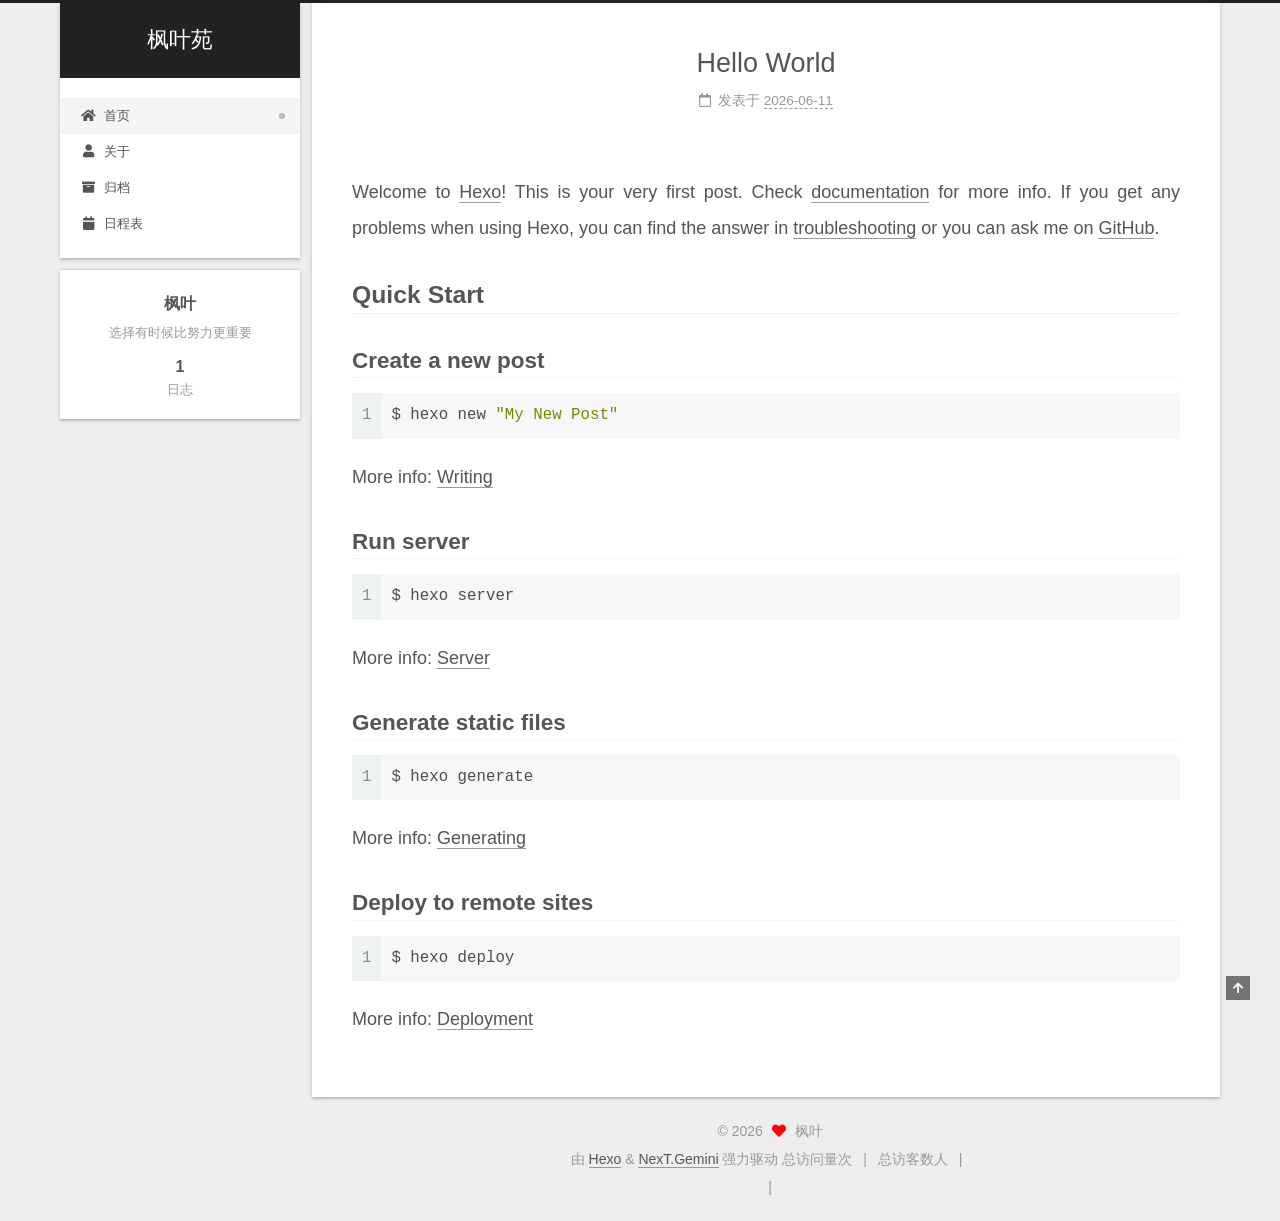
==== commit 6239c673: "Site updated: 2026-06-12 22:34:14" ====
--- a/index.html
+++ b/index.html
@@ -115,9 +115,19 @@
     <a href="/" rel="section"><i class="fa fa-home fa-fw"></i>首页</a>
 
   </li>
+        <li class="menu-item menu-item-about">
+
+    <a href="/about/" rel="section"><i class="fa fa-user fa-fw"></i>关于</a>
+
+  </li>
         <li class="menu-item menu-item-archives">
 
     <a href="/archives/" rel="section"><i class="fa fa-archive fa-fw"></i>归档</a>
+
+  </li>
+        <li class="menu-item menu-item-schedule">
+
+    <a href="/schedule/" rel="section"><i class="fa fa-calendar fa-fw"></i>日程表</a>
 
   </li>
   </ul>
@@ -315,8 +325,58 @@
 </div>
   <div class="powered-by">由 <a href="https://hexo.io/" class="theme-link" rel="noopener" target="_blank">Hexo</a> & <a href="https://theme-next.org/" class="theme-link" rel="noopener" target="_blank">NexT.Gemini</a> 强力驱动
   </div>
+
+
+    <script async src="//dn-lbstatics.qbox.me/busuanzi/2.3/busuanzi.pure.mini.js"></script>
+
+    <span id="busuanzi_container_site_pv">总访问量<span id="busuanzi_value_site_pv"></span>次</span>
+    <span class="post-meta-divider">|</span>
+    <span id="busuanzi_container_site_uv">总访客数<span id="busuanzi_value_site_uv"></span>人</span>
+    <span class="post-meta-divider">|</span>
+<!-- 不蒜子计数初始值纠正 -->
+<script>
+$(document).ready(function() {
+
+    var int = setInterval(fixCount, 50);  // 50ms周期检测函数
+    var countOffset = 20000;  // 初始化首次数据
+
+    function fixCount() {            
+       if (document.getElementById("busuanzi_container_site_pv").style.display != "none")
+        {
+            $("#busuanzi_value_site_pv").html(parseInt($("#busuanzi_value_site_pv").html()) + countOffset); 
+            clearInterval(int);
+        }                  
+        if ($("#busuanzi_container_site_pv").css("display") != "none")
+        {
+            $("#busuanzi_value_site_uv").html(parseInt($("#busuanzi_value_site_uv").html()) + countOffset); // 加上初始数据 
+            clearInterval(int); // 停止检测
+        }  
+    }
+       	
+});
+</script> 
 
         
+<div class="busuanzi-count">
+  <script async src="https://busuanzi.ibruce.info/busuanzi/2.3/busuanzi.pure.mini.js"></script>
+    <span class="post-meta-item" id="busuanzi_container_site_uv" style="display: none;">
+      <span class="post-meta-item-icon">
+        <i class="fa fa-user"></i>
+      </span>
+      <span class="site-uv" title="总访客量">
+        <span id="busuanzi_value_site_uv"></span>
+      </span>
+    </span>
+    <span class="post-meta-divider">|</span>
+    <span class="post-meta-item" id="busuanzi_container_site_pv" style="display: none;">
+      <span class="post-meta-item-icon">
+        <i class="fa fa-eye"></i>
+      </span>
+      <span class="site-pv" title="总访问量">
+        <span id="busuanzi_value_site_pv"></span>
+      </span>
+    </span>
+</div>
 
 
 
--- a/css/main.css
+++ b/css/main.css
@@ -1168,7 +1168,7 @@
 }
 .links-of-author a::before,
 .links-of-author span.exturl::before {
-  background: #7d06c7;
+  background: #7a5e03;
   border-radius: 50%;
   content: ' ';
   display: inline-block;
@@ -1962,6 +1962,13 @@
 #qr p {
   text-align: center;
 }
+.post-copyright {
+  background: var(--card-bg-color);
+  border-left: 3px solid #ff2a2a;
+  list-style: none;
+  margin: 2em 0 0;
+  padding: 0.5em 1em;
+}
 .category-all-page .category-all-title {
   text-align: center;
 }
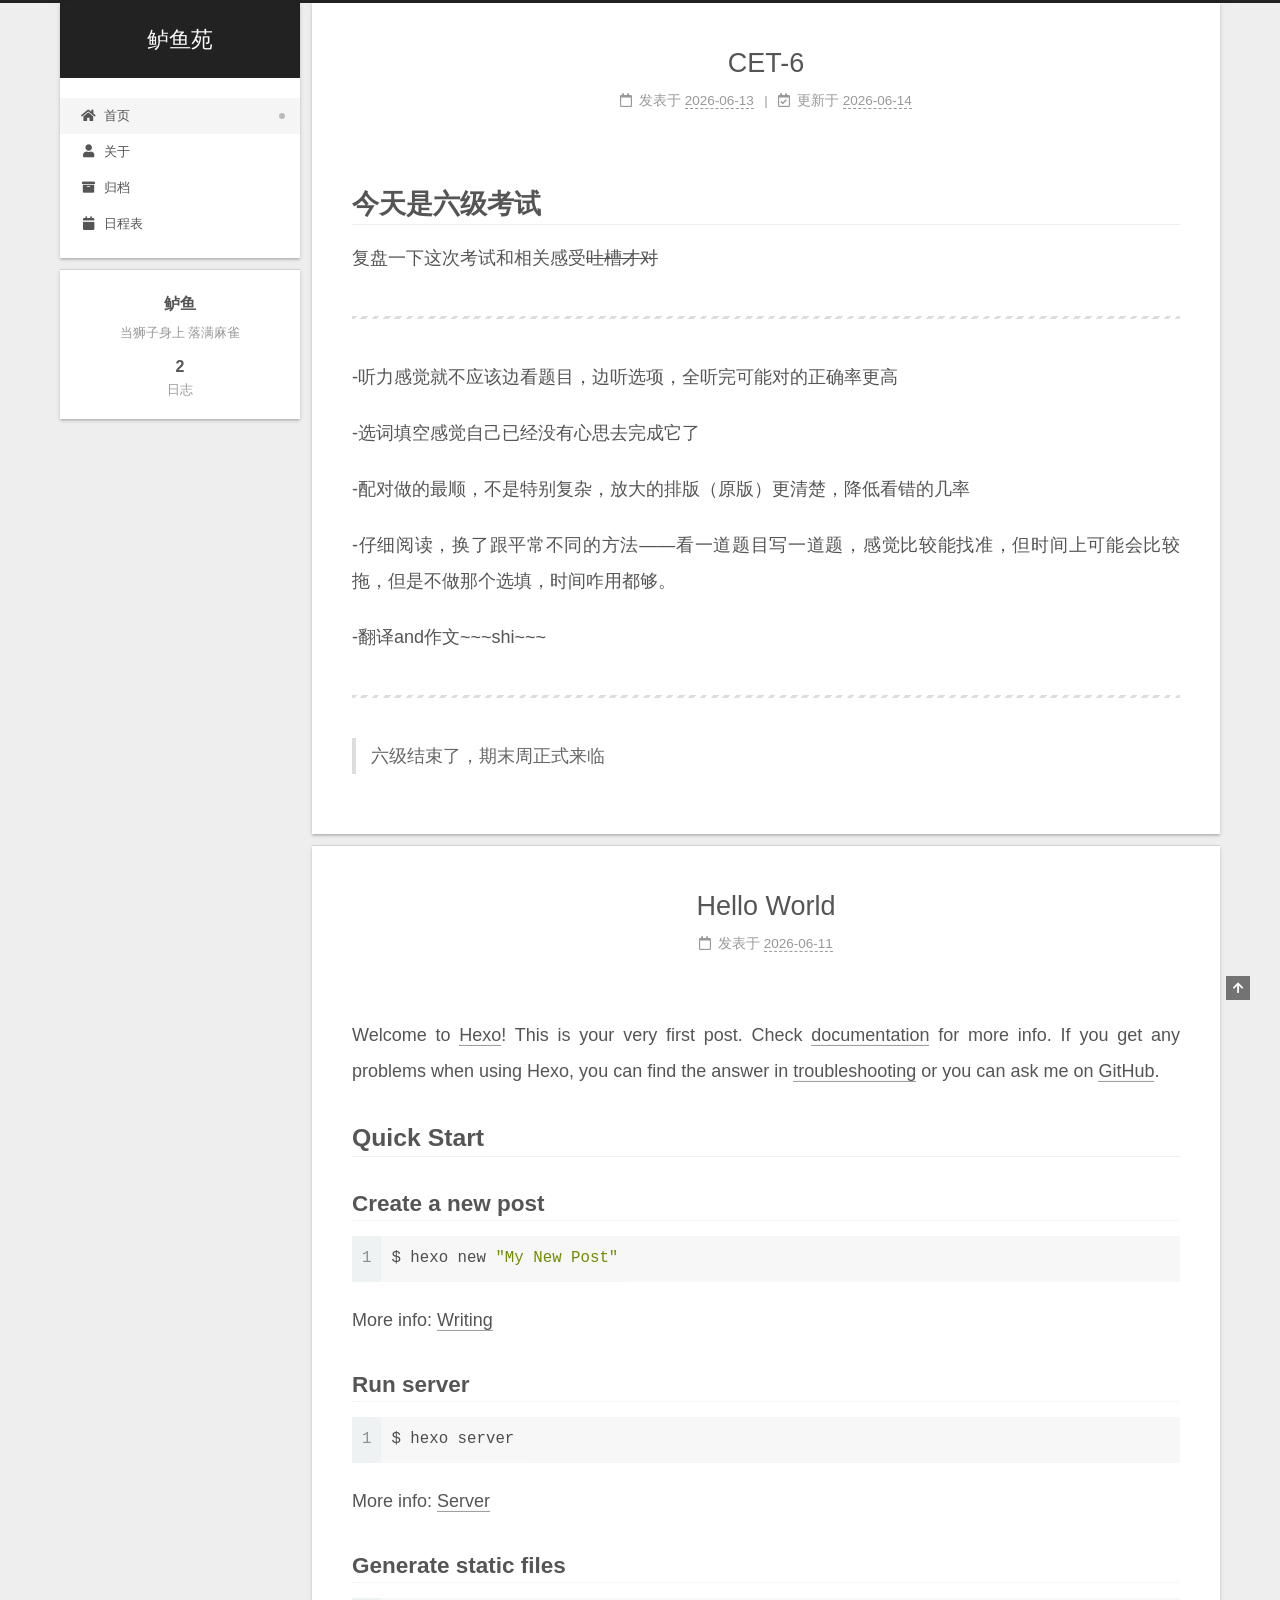
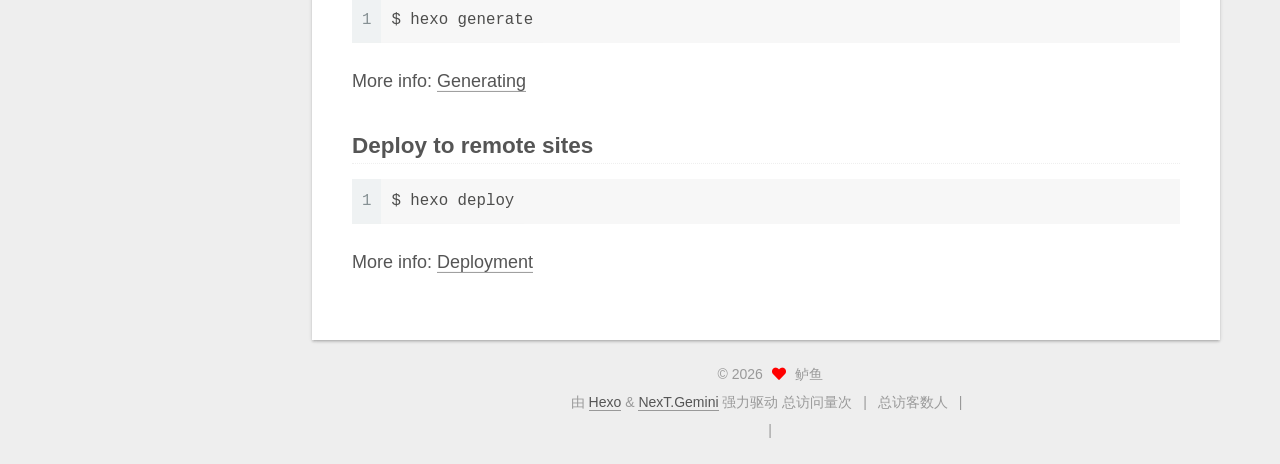
==== commit 4683c9dc: "Site updated: 2026-06-14 00:29:48" ====
--- a/index.html
+++ b/index.html
@@ -20,14 +20,14 @@
     var CONFIG = {"hostname":"example.com","root":"/","scheme":"Gemini","version":"7.8.0","exturl":false,"sidebar":{"position":"left","display":"post","padding":18,"offset":12,"onmobile":false},"copycode":{"enable":false,"show_result":false,"style":null},"back2top":{"enable":true,"sidebar":false,"scrollpercent":false},"bookmark":{"enable":false,"color":"#222","save":"auto"},"fancybox":false,"mediumzoom":false,"lazyload":false,"pangu":false,"comments":{"style":"tabs","active":null,"storage":true,"lazyload":false,"nav":null},"algolia":{"hits":{"per_page":10},"labels":{"input_placeholder":"Search for Posts","hits_empty":"We didn't find any results for the search: ${query}","hits_stats":"${hits} results found in ${time} ms"}},"localsearch":{"enable":false,"trigger":"auto","top_n_per_article":1,"unescape":false,"preload":false},"motion":{"enable":true,"async":false,"transition":{"post_block":"fadeIn","post_header":"slideDownIn","post_body":"slideDownIn","coll_header":"slideLeftIn","sidebar":"slideUpIn"}}};
   </script>
 
-  <meta name="description" content="选择有时候比努力更重要">
+  <meta name="description" content="当狮子身上 落满麻雀">
 <meta property="og:type" content="website">
-<meta property="og:title" content="枫叶苑">
+<meta property="og:title" content="鲈鱼苑">
 <meta property="og:url" content="http://example.com/index.html">
-<meta property="og:site_name" content="枫叶苑">
-<meta property="og:description" content="选择有时候比努力更重要">
+<meta property="og:site_name" content="鲈鱼苑">
+<meta property="og:description" content="当狮子身上 落满麻雀">
 <meta property="og:locale" content="zh_CN">
-<meta property="article:author" content="枫叶">
+<meta property="article:author" content="鲈鱼">
 <meta name="twitter:card" content="summary">
 
 <link rel="canonical" href="http://example.com/">
@@ -43,7 +43,7 @@
   };
 </script>
 
-  <title>枫叶苑</title>
+  <title>鲈鱼苑</title>
   
 
 
@@ -94,7 +94,7 @@
 
     <a href="/" class="brand" rel="start">
       <span class="logo-line-before"><i></i></span>
-      <h1 class="site-title">枫叶苑</h1>
+      <h1 class="site-title">鲈鱼苑</h1>
       <span class="logo-line-after"><i></i></span>
     </a>
   </div>
@@ -157,16 +157,91 @@
   
   
   <article itemscope itemtype="http://schema.org/Article" class="post-block" lang="zh-CN">
-    <link itemprop="mainEntityOfPage" href="http://example.com/2026/06/11/hello-world/">
+    <link itemprop="mainEntityOfPage" href="http://example.com/2026/06/13/CET-6/">
 
     <span hidden itemprop="author" itemscope itemtype="http://schema.org/Person">
       <meta itemprop="image" content="/images/avatar.gif">
-      <meta itemprop="name" content="枫叶">
-      <meta itemprop="description" content="选择有时候比努力更重要">
+      <meta itemprop="name" content="鲈鱼">
+      <meta itemprop="description" content="当狮子身上 落满麻雀">
     </span>
 
     <span hidden itemprop="publisher" itemscope itemtype="http://schema.org/Organization">
-      <meta itemprop="name" content="枫叶苑">
+      <meta itemprop="name" content="鲈鱼苑">
+    </span>
+      <header class="post-header">
+        <h2 class="post-title" itemprop="name headline">
+          
+            <a href="/2026/06/13/CET-6/" class="post-title-link" itemprop="url">CET-6</a>
+        </h2>
+
+        <div class="post-meta">
+            <span class="post-meta-item">
+              <span class="post-meta-item-icon">
+                <i class="far fa-calendar"></i>
+              </span>
+              <span class="post-meta-item-text">发表于</span>
+
+              <time title="创建时间：2026-06-13 23:32:02" itemprop="dateCreated datePublished" datetime="2026-06-13T23:32:02+08:00">2026-06-13</time>
+            </span>
+              <span class="post-meta-item">
+                <span class="post-meta-item-icon">
+                  <i class="far fa-calendar-check"></i>
+                </span>
+                <span class="post-meta-item-text">更新于</span>
+                <time title="修改时间：2026-06-14 00:29:05" itemprop="dateModified" datetime="2026-06-14T00:29:05+08:00">2026-06-14</time>
+              </span>
+
+          
+
+        </div>
+      </header>
+
+    
+    
+    
+    <div class="post-body" itemprop="articleBody">
+
+      
+          <h1 id="今天是六级考试"><a href="#今天是六级考试" class="headerlink" title="今天是六级考试"></a><strong>今天是六级考试</strong></h1><p>复盘一下这次考试和相关感受<del>吐槽才对</del></p>
+<hr>
+<p>-听力感觉就不应该边看题目，边听选项，全听完可能对的正确率更高</p>
+<p>-选词填空感觉自己已经没有心思去完成它了</p>
+<p>-配对做的最顺，不是特别复杂，放大的排版（原版）更清楚，降低看错的几率</p>
+<p>-仔细阅读，换了跟平常不同的方法——看一道题目写一道题，感觉比较能找准，但时间上可能会比较拖，但是不做那个选填，时间咋用都够。</p>
+<p>-翻译and作文~~~shi~~~</p>
+<hr>
+<blockquote>
+<p>六级结束了，期末周正式来临</p>
+</blockquote>
+
+      
+    </div>
+
+    
+    
+    
+      <footer class="post-footer">
+        <div class="post-eof"></div>
+      </footer>
+  </article>
+  
+  
+  
+
+      
+  
+  
+  <article itemscope itemtype="http://schema.org/Article" class="post-block" lang="zh-CN">
+    <link itemprop="mainEntityOfPage" href="http://example.com/2026/06/11/hello-world/">
+
+    <span hidden itemprop="author" itemscope itemtype="http://schema.org/Person">
+      <meta itemprop="image" content="/images/avatar.gif">
+      <meta itemprop="name" content="鲈鱼">
+      <meta itemprop="description" content="当狮子身上 落满麻雀">
+    </span>
+
+    <span hidden itemprop="publisher" itemscope itemtype="http://schema.org/Organization">
+      <meta itemprop="name" content="鲈鱼苑">
     </span>
       <header class="post-header">
         <h2 class="post-title" itemprop="name headline">
@@ -281,15 +356,15 @@
 
       <div class="site-overview-wrap sidebar-panel">
         <div class="site-author motion-element" itemprop="author" itemscope itemtype="http://schema.org/Person">
-  <p class="site-author-name" itemprop="name">枫叶</p>
-  <div class="site-description" itemprop="description">选择有时候比努力更重要</div>
+  <p class="site-author-name" itemprop="name">鲈鱼</p>
+  <div class="site-description" itemprop="description">当狮子身上 落满麻雀</div>
 </div>
 <div class="site-state-wrap motion-element">
   <nav class="site-state">
       <div class="site-state-item site-state-posts">
           <a href="/archives/">
         
-          <span class="site-state-item-count">1</span>
+          <span class="site-state-item-count">2</span>
           <span class="site-state-item-name">日志</span>
         </a>
       </div>
@@ -321,7 +396,7 @@
   <span class="with-love">
     <i class="fa fa-heart"></i>
   </span>
-  <span class="author" itemprop="copyrightHolder">枫叶</span>
+  <span class="author" itemprop="copyrightHolder">鲈鱼</span>
 </div>
   <div class="powered-by">由 <a href="https://hexo.io/" class="theme-link" rel="noopener" target="_blank">Hexo</a> & <a href="https://theme-next.org/" class="theme-link" rel="noopener" target="_blank">NexT.Gemini</a> 强力驱动
   </div>
--- a/css/main.css
+++ b/css/main.css
@@ -1168,7 +1168,7 @@
 }
 .links-of-author a::before,
 .links-of-author span.exturl::before {
-  background: #7a5e03;
+  background: #ffecde;
   border-radius: 50%;
   content: ' ';
   display: inline-block;
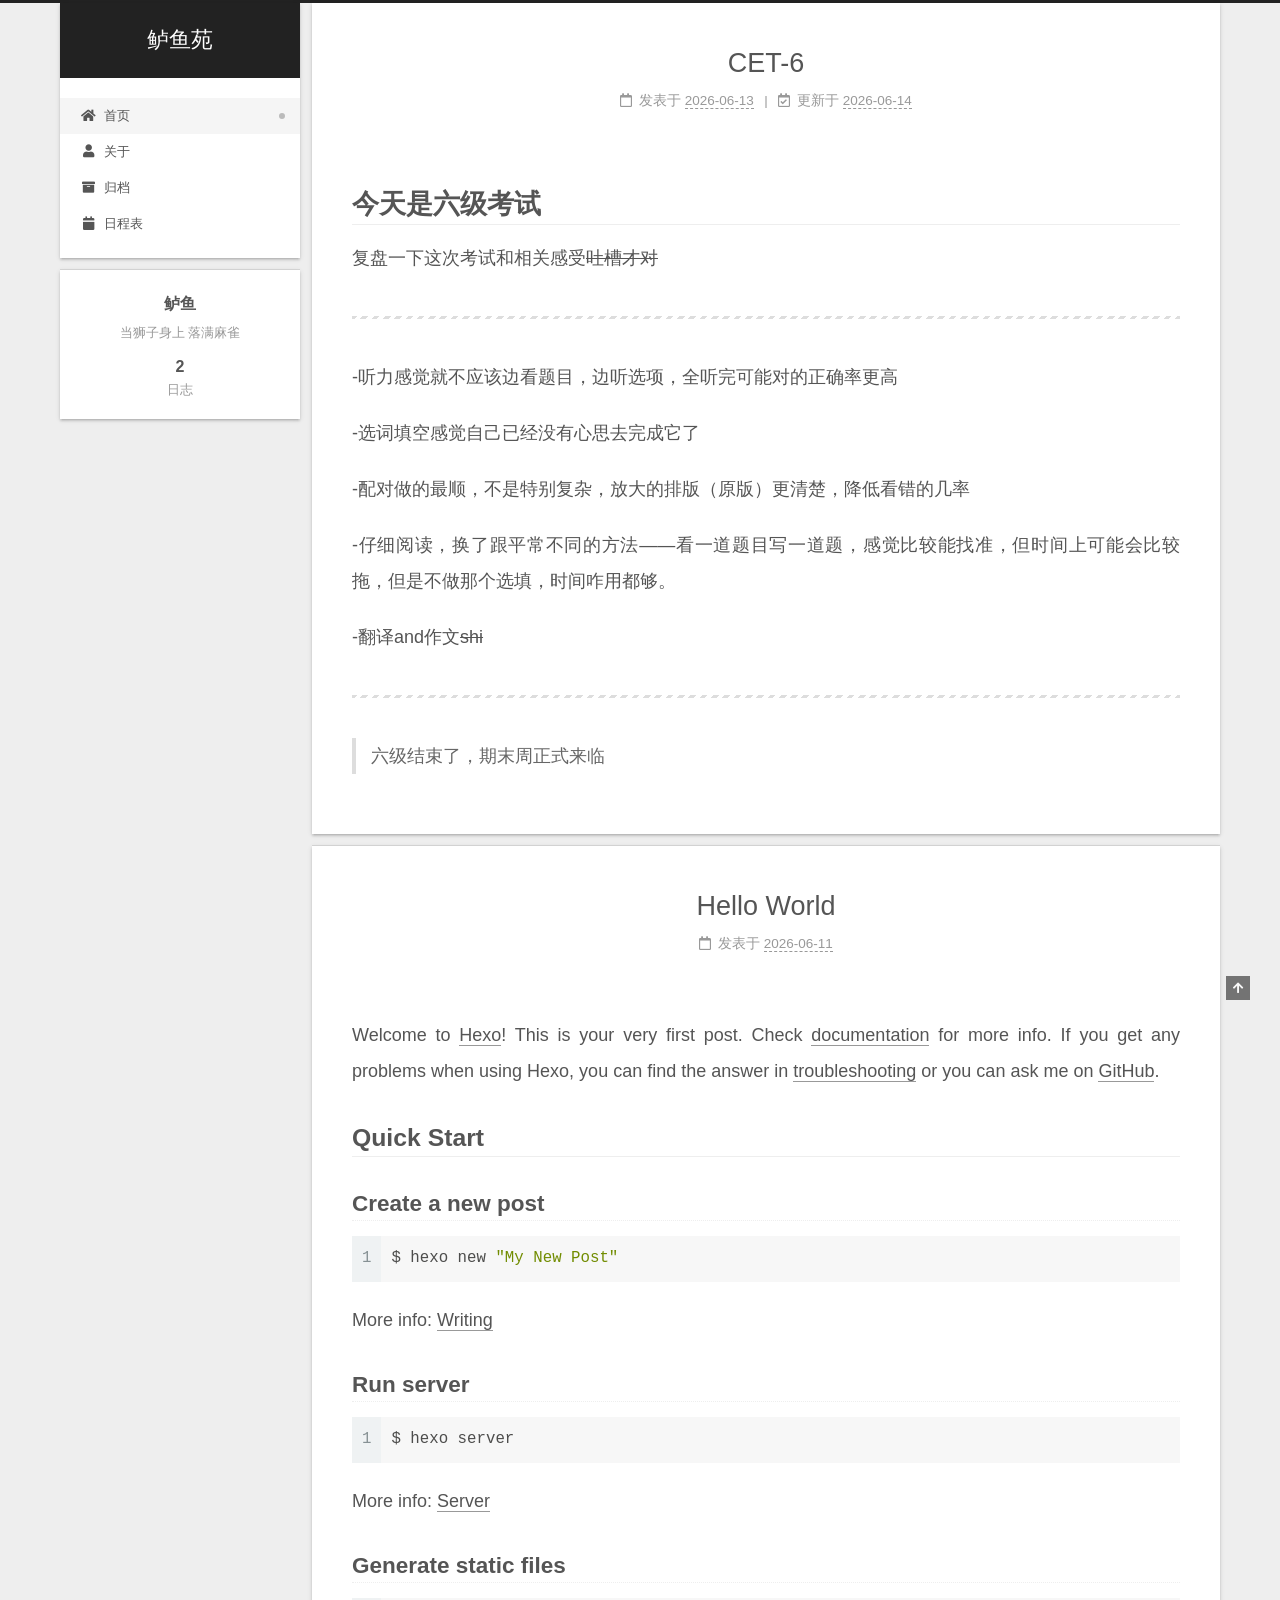
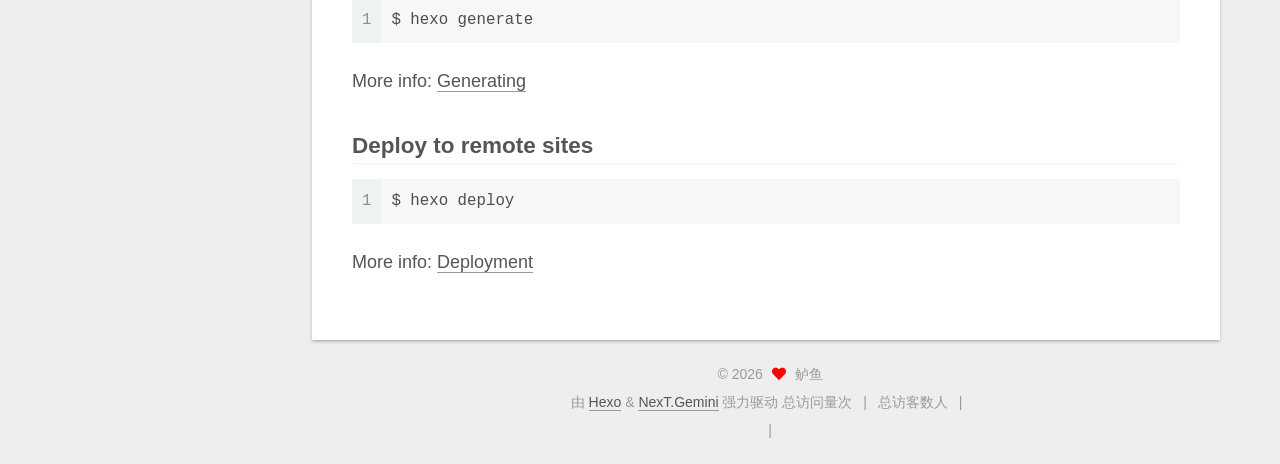
==== commit 3aff37eb: "Site updated: 2026-06-14 00:57:17" ====
--- a/index.html
+++ b/index.html
@@ -188,7 +188,7 @@
                   <i class="far fa-calendar-check"></i>
                 </span>
                 <span class="post-meta-item-text">更新于</span>
-                <time title="修改时间：2026-06-14 00:29:05" itemprop="dateModified" datetime="2026-06-14T00:29:05+08:00">2026-06-14</time>
+                <time title="修改时间：2026-06-14 00:36:46" itemprop="dateModified" datetime="2026-06-14T00:36:46+08:00">2026-06-14</time>
               </span>
 
           
@@ -208,7 +208,7 @@
 <p>-选词填空感觉自己已经没有心思去完成它了</p>
 <p>-配对做的最顺，不是特别复杂，放大的排版（原版）更清楚，降低看错的几率</p>
 <p>-仔细阅读，换了跟平常不同的方法——看一道题目写一道题，感觉比较能找准，但时间上可能会比较拖，但是不做那个选填，时间咋用都够。</p>
-<p>-翻译and作文~~~shi~~~</p>
+<p>-翻译and作文<del>shi</del></p>
 <hr>
 <blockquote>
 <p>六级结束了，期末周正式来临</p>
--- a/css/main.css
+++ b/css/main.css
@@ -1168,7 +1168,7 @@
 }
 .links-of-author a::before,
 .links-of-author span.exturl::before {
-  background: #ffecde;
+  background: #66f6d4;
   border-radius: 50%;
   content: ' ';
   display: inline-block;
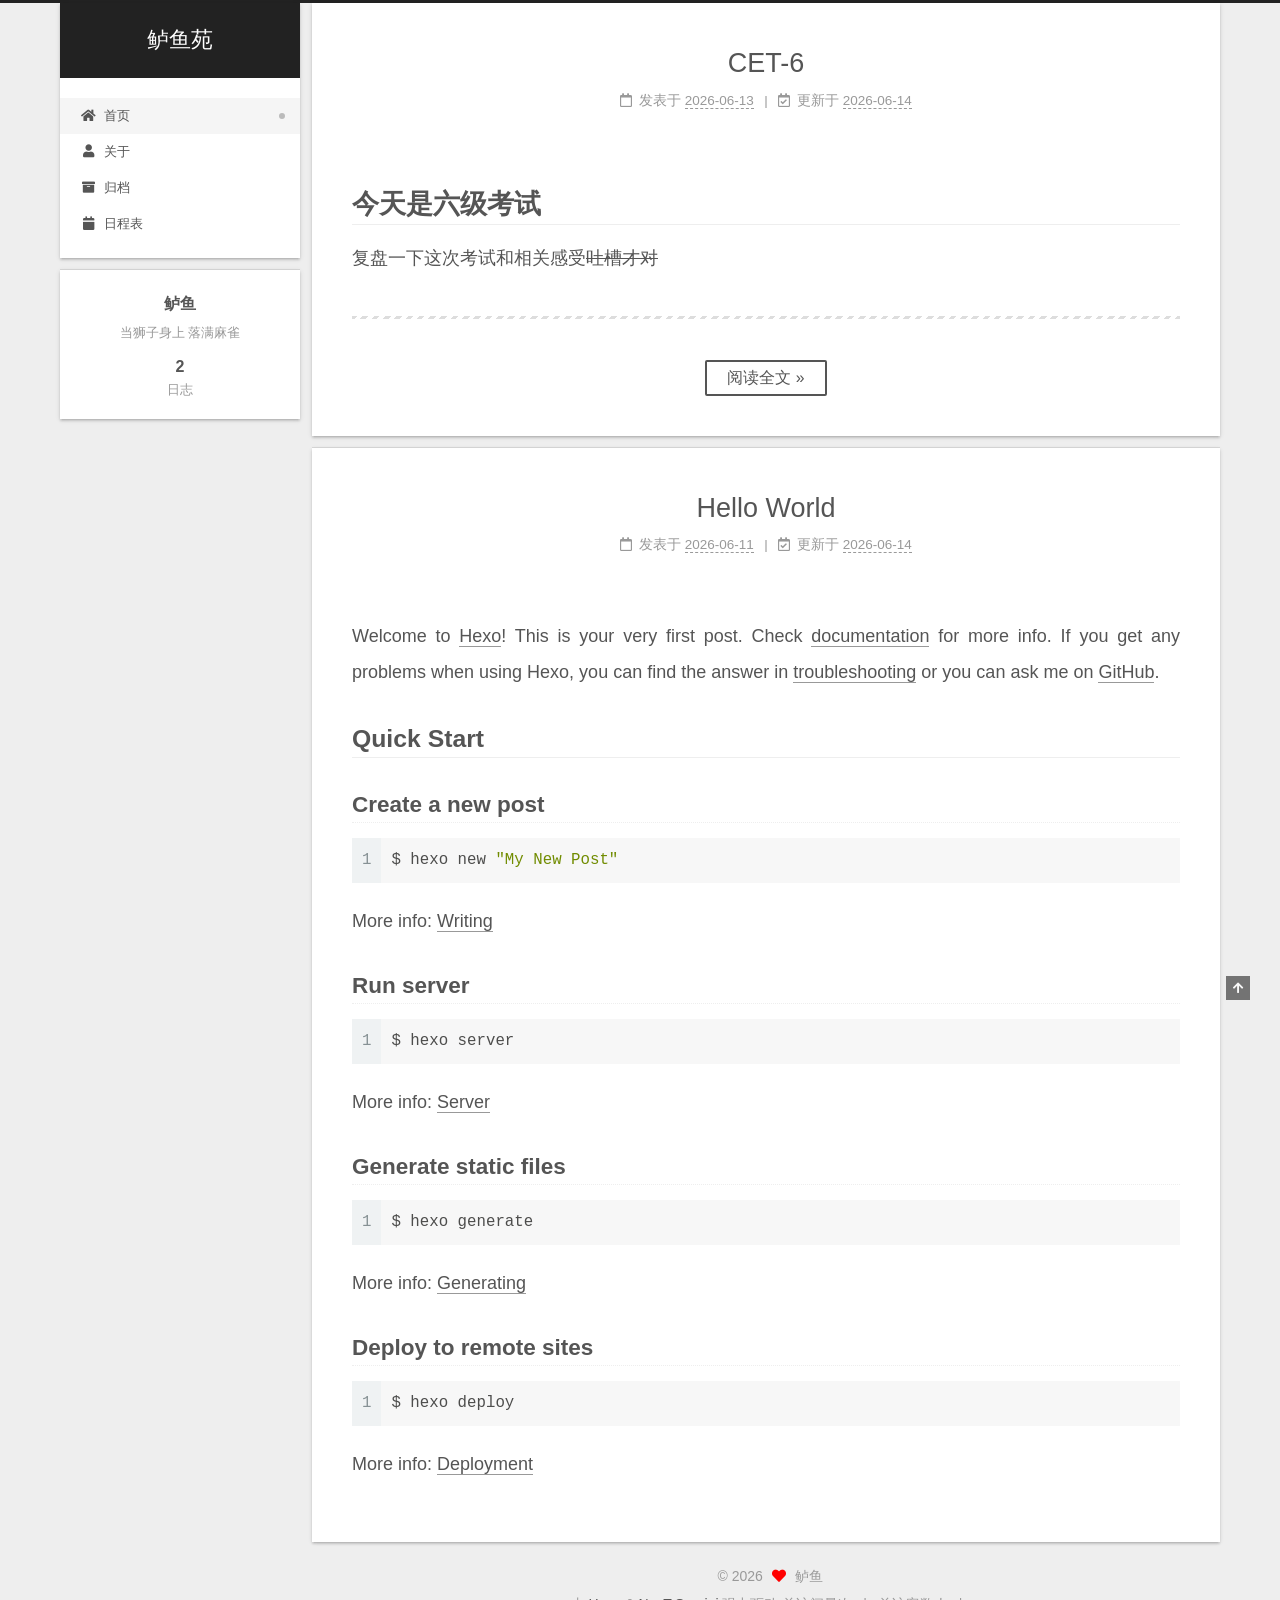
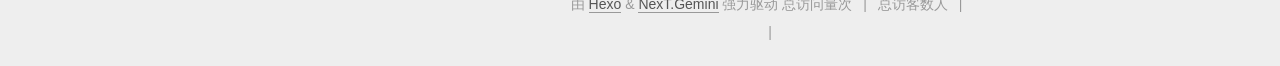
==== commit c4180f79: "Site updated: 2026-06-14 01:04:41" ====
--- a/index.html
+++ b/index.html
@@ -188,7 +188,7 @@
                   <i class="far fa-calendar-check"></i>
                 </span>
                 <span class="post-meta-item-text">更新于</span>
-                <time title="修改时间：2026-06-14 00:36:46" itemprop="dateModified" datetime="2026-06-14T00:36:46+08:00">2026-06-14</time>
+                <time title="修改时间：2026-06-14 01:04:03" itemprop="dateModified" datetime="2026-06-14T01:04:03+08:00">2026-06-14</time>
               </span>
 
           
@@ -204,16 +204,14 @@
       
           <h1 id="今天是六级考试"><a href="#今天是六级考试" class="headerlink" title="今天是六级考试"></a><strong>今天是六级考试</strong></h1><p>复盘一下这次考试和相关感受<del>吐槽才对</del></p>
 <hr>
-<p>-听力感觉就不应该边看题目，边听选项，全听完可能对的正确率更高</p>
-<p>-选词填空感觉自己已经没有心思去完成它了</p>
-<p>-配对做的最顺，不是特别复杂，放大的排版（原版）更清楚，降低看错的几率</p>
-<p>-仔细阅读，换了跟平常不同的方法——看一道题目写一道题，感觉比较能找准，但时间上可能会比较拖，但是不做那个选填，时间咋用都够。</p>
-<p>-翻译and作文<del>shi</del></p>
-<hr>
-<blockquote>
-<p>六级结束了，期末周正式来临</p>
-</blockquote>
-
+          <!--noindex-->
+            <div class="post-button">
+              <a class="btn" href="/2026/06/13/CET-6/#more" rel="contents">
+                阅读全文 &raquo;
+              </a>
+            </div>
+          <!--/noindex-->
+        
       
     </div>
 
@@ -258,6 +256,13 @@
 
               <time title="创建时间：2026-06-11 21:44:41" itemprop="dateCreated datePublished" datetime="2026-06-11T21:44:41+08:00">2026-06-11</time>
             </span>
+              <span class="post-meta-item">
+                <span class="post-meta-item-icon">
+                  <i class="far fa-calendar-check"></i>
+                </span>
+                <span class="post-meta-item-text">更新于</span>
+                <time title="修改时间：2026-06-14 01:03:08" itemprop="dateModified" datetime="2026-06-14T01:03:08+08:00">2026-06-14</time>
+              </span>
 
           
 
@@ -270,7 +275,9 @@
     <div class="post-body" itemprop="articleBody">
 
       
-          <p>Welcome to <a target="_blank" rel="noopener" href="https://hexo.io/">Hexo</a>! This is your very first post. Check <a target="_blank" rel="noopener" href="https://hexo.io/docs/">documentation</a> for more info. If you get any problems when using Hexo, you can find the answer in <a target="_blank" rel="noopener" href="https://hexo.io/docs/troubleshooting.html">troubleshooting</a> or you can ask me on <a target="_blank" rel="noopener" href="https://github.com/hexojs/hexo/issues">GitHub</a>.</p>
+          <span id="more"></span>
+
+<p>Welcome to <a target="_blank" rel="noopener" href="https://hexo.io/">Hexo</a>! This is your very first post. Check <a target="_blank" rel="noopener" href="https://hexo.io/docs/">documentation</a> for more info. If you get any problems when using Hexo, you can find the answer in <a target="_blank" rel="noopener" href="https://hexo.io/docs/troubleshooting.html">troubleshooting</a> or you can ask me on <a target="_blank" rel="noopener" href="https://github.com/hexojs/hexo/issues">GitHub</a>.</p>
 <h2 id="Quick-Start"><a href="#Quick-Start" class="headerlink" title="Quick Start"></a>Quick Start</h2><h3 id="Create-a-new-post"><a href="#Create-a-new-post" class="headerlink" title="Create a new post"></a>Create a new post</h3><figure class="highlight bash"><table><tr><td class="gutter"><pre><span class="line">1</span><br></pre></td><td class="code"><pre><span class="line">$ hexo new <span class="string">&quot;My New Post&quot;</span></span><br></pre></td></tr></table></figure>
 
 <p>More info: <a target="_blank" rel="noopener" href="https://hexo.io/docs/writing.html">Writing</a></p>
--- a/css/main.css
+++ b/css/main.css
@@ -1168,7 +1168,7 @@
 }
 .links-of-author a::before,
 .links-of-author span.exturl::before {
-  background: #66f6d4;
+  background: #5bff53;
   border-radius: 50%;
   content: ' ';
   display: inline-block;
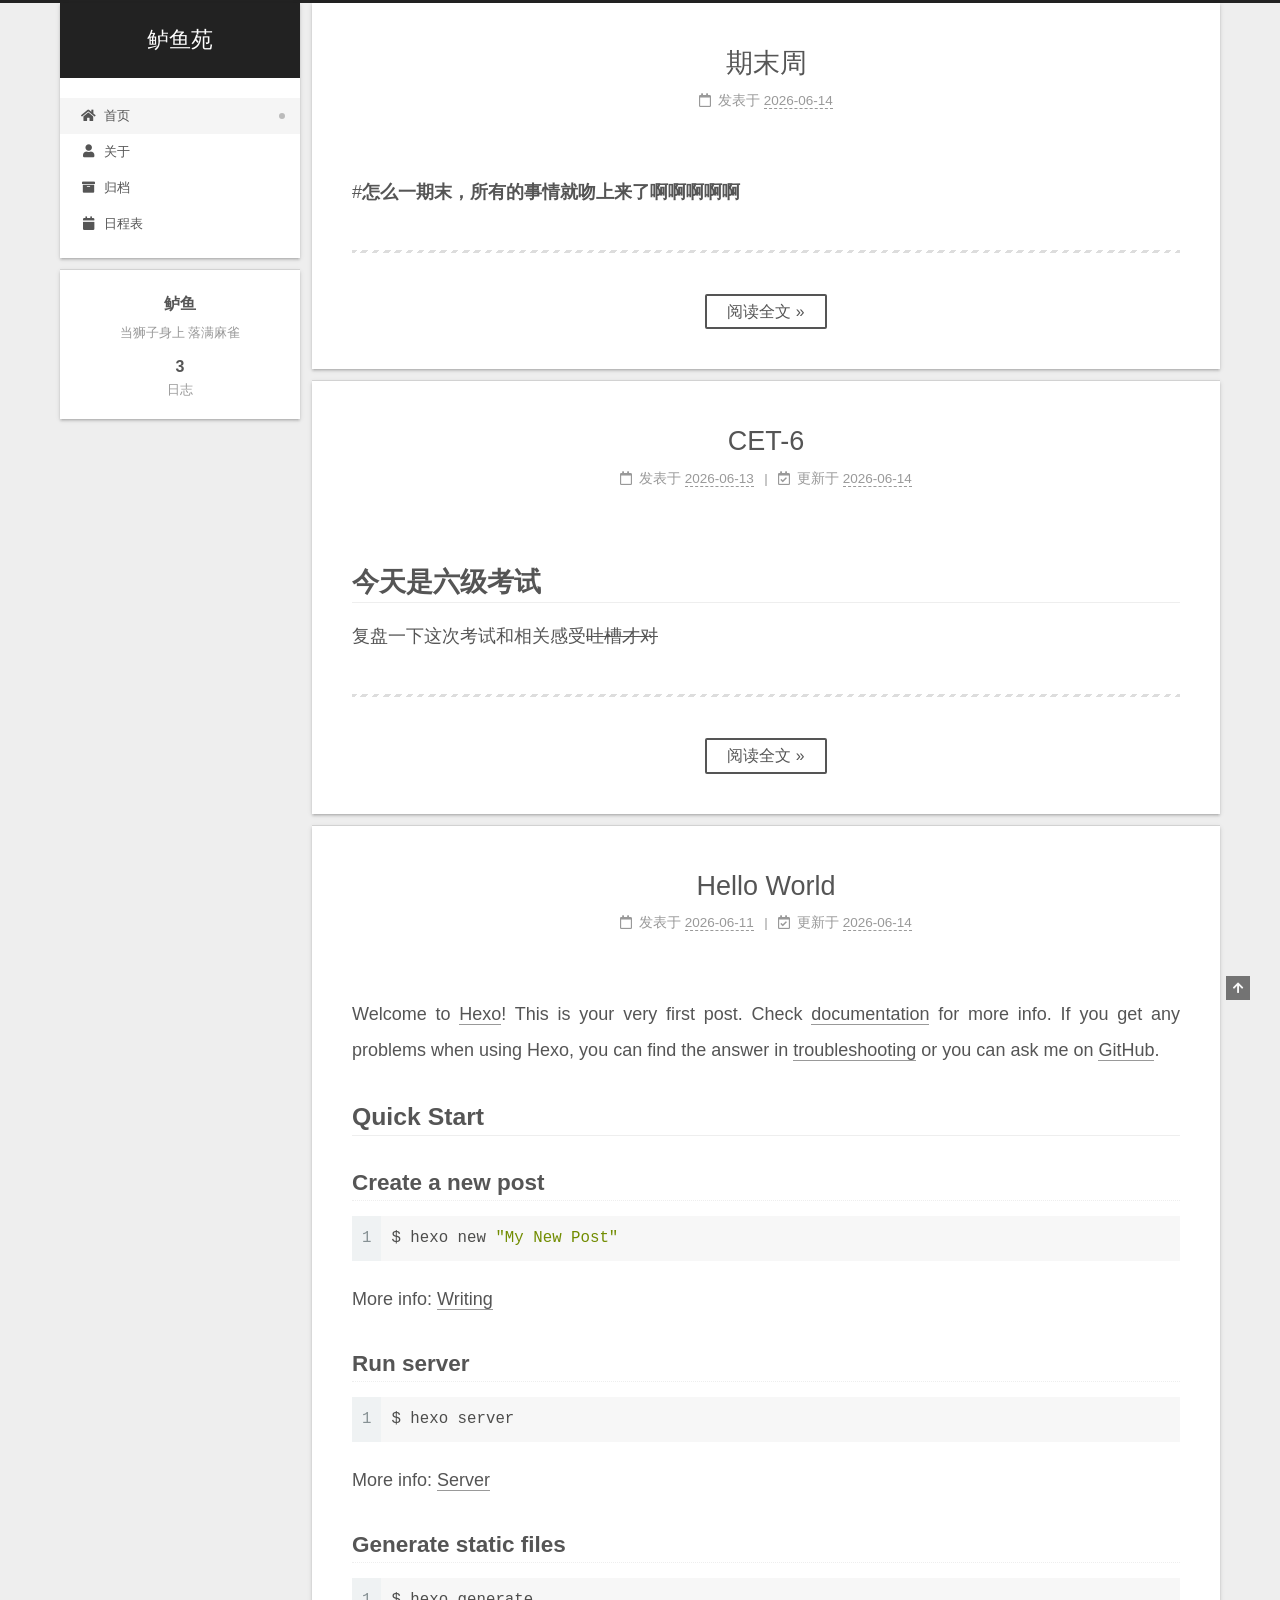
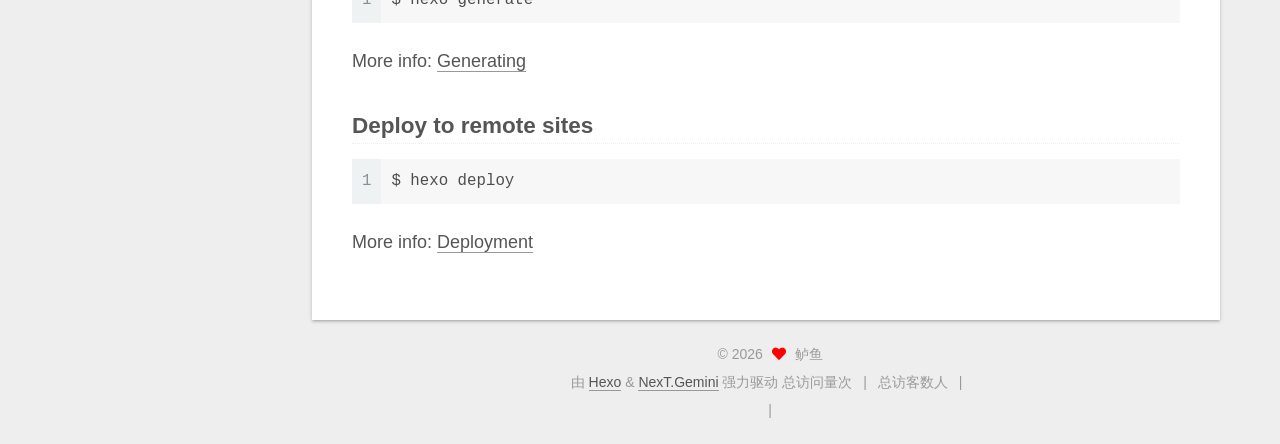
==== commit 56ebac94: "Site updated: 2026-06-14 21:48:03" ====
--- a/index.html
+++ b/index.html
@@ -153,6 +153,73 @@
 
           <div class="content index posts-expand">
             
+      
+  
+  
+  <article itemscope itemtype="http://schema.org/Article" class="post-block" lang="zh-CN">
+    <link itemprop="mainEntityOfPage" href="http://example.com/2026/06/14/%E6%9C%9F%E6%9C%AB%E5%91%A8/">
+
+    <span hidden itemprop="author" itemscope itemtype="http://schema.org/Person">
+      <meta itemprop="image" content="/images/avatar.gif">
+      <meta itemprop="name" content="鲈鱼">
+      <meta itemprop="description" content="当狮子身上 落满麻雀">
+    </span>
+
+    <span hidden itemprop="publisher" itemscope itemtype="http://schema.org/Organization">
+      <meta itemprop="name" content="鲈鱼苑">
+    </span>
+      <header class="post-header">
+        <h2 class="post-title" itemprop="name headline">
+          
+            <a href="/2026/06/14/%E6%9C%9F%E6%9C%AB%E5%91%A8/" class="post-title-link" itemprop="url">期末周</a>
+        </h2>
+
+        <div class="post-meta">
+            <span class="post-meta-item">
+              <span class="post-meta-item-icon">
+                <i class="far fa-calendar"></i>
+              </span>
+              <span class="post-meta-item-text">发表于</span>
+              
+
+              <time title="创建时间：2026-06-14 21:31:18 / 修改时间：21:45:25" itemprop="dateCreated datePublished" datetime="2026-06-14T21:31:18+08:00">2026-06-14</time>
+            </span>
+
+          
+
+        </div>
+      </header>
+
+    
+    
+    
+    <div class="post-body" itemprop="articleBody">
+
+      
+          <p> #<strong>怎么一期末，所有的事情就吻上来了啊啊啊啊啊</strong></p>
+<hr>
+          <!--noindex-->
+            <div class="post-button">
+              <a class="btn" href="/2026/06/14/%E6%9C%9F%E6%9C%AB%E5%91%A8/#more" rel="contents">
+                阅读全文 &raquo;
+              </a>
+            </div>
+          <!--/noindex-->
+        
+      
+    </div>
+
+    
+    
+    
+      <footer class="post-footer">
+        <div class="post-eof"></div>
+      </footer>
+  </article>
+  
+  
+  
+
       
   
   
@@ -371,7 +438,7 @@
       <div class="site-state-item site-state-posts">
           <a href="/archives/">
         
-          <span class="site-state-item-count">2</span>
+          <span class="site-state-item-count">3</span>
           <span class="site-state-item-name">日志</span>
         </a>
       </div>
--- a/css/main.css
+++ b/css/main.css
@@ -1168,7 +1168,7 @@
 }
 .links-of-author a::before,
 .links-of-author span.exturl::before {
-  background: #5bff53;
+  background: #93a246;
   border-radius: 50%;
   content: ' ';
   display: inline-block;
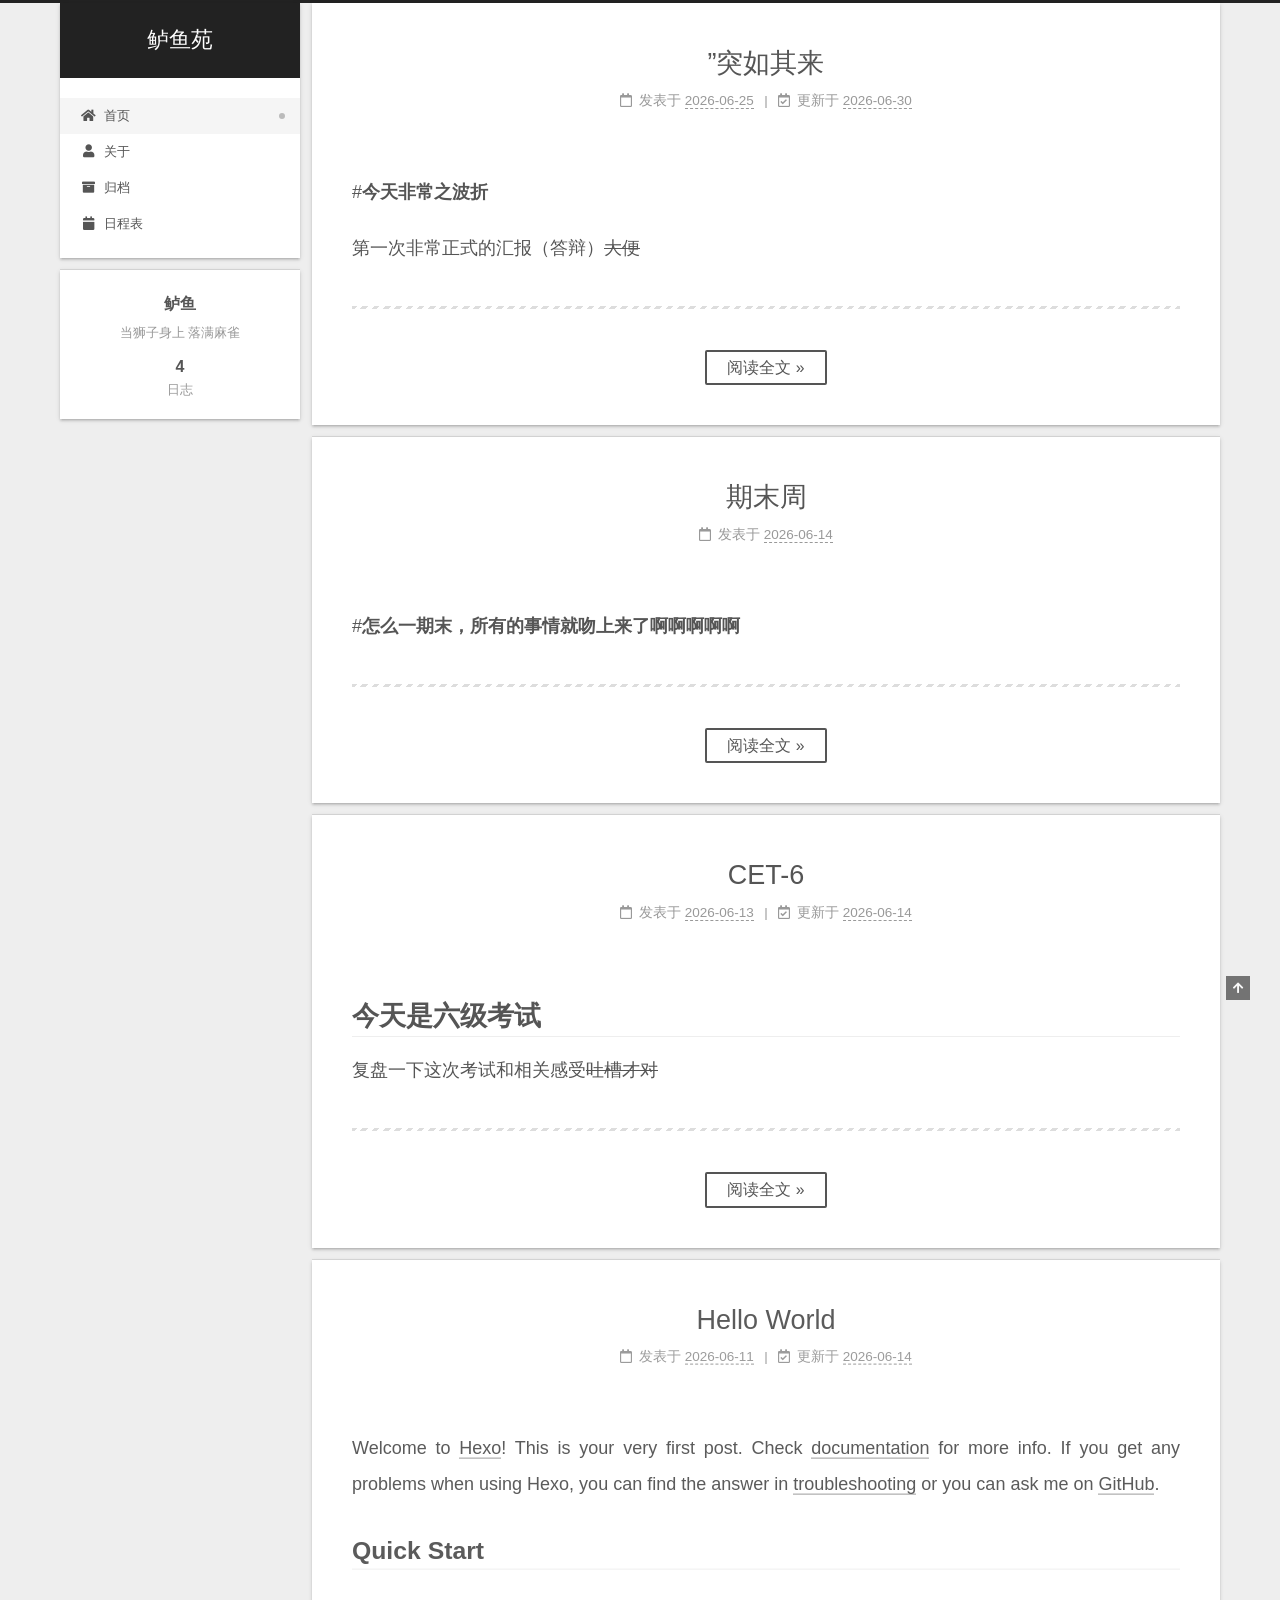
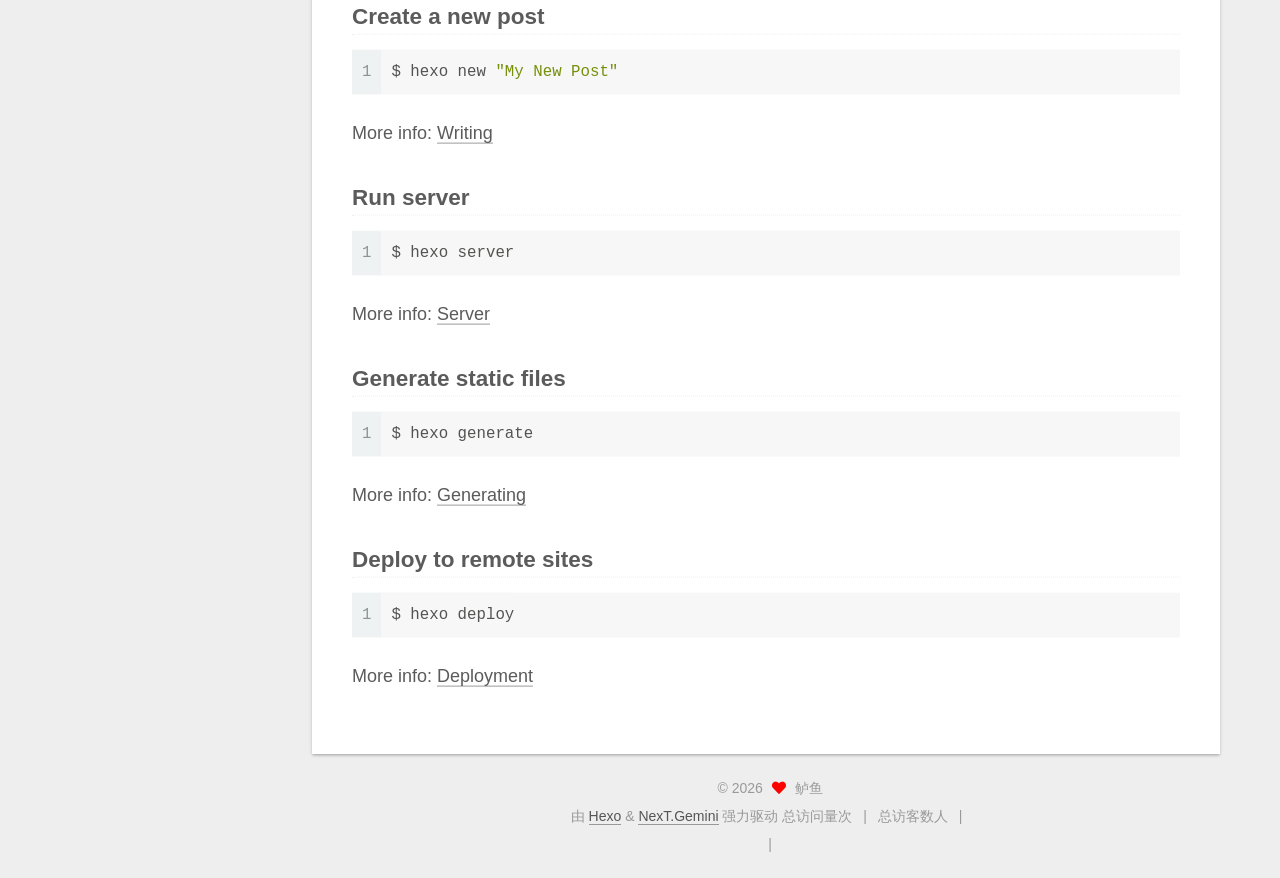
==== commit 11d50e07: "Site updated: 2026-06-30 19:02:22" ====
--- a/index.html
+++ b/index.html
@@ -153,6 +153,80 @@
 
           <div class="content index posts-expand">
             
+      
+  
+  
+  <article itemscope itemtype="http://schema.org/Article" class="post-block" lang="zh-CN">
+    <link itemprop="mainEntityOfPage" href="http://example.com/2026/06/25/%E2%80%9D%E7%AA%81%E5%A6%82%E5%85%B6%E6%9D%A5%E2%80%9C/">
+
+    <span hidden itemprop="author" itemscope itemtype="http://schema.org/Person">
+      <meta itemprop="image" content="/images/avatar.gif">
+      <meta itemprop="name" content="鲈鱼">
+      <meta itemprop="description" content="当狮子身上 落满麻雀">
+    </span>
+
+    <span hidden itemprop="publisher" itemscope itemtype="http://schema.org/Organization">
+      <meta itemprop="name" content="鲈鱼苑">
+    </span>
+      <header class="post-header">
+        <h2 class="post-title" itemprop="name headline">
+          
+            <a href="/2026/06/25/%E2%80%9D%E7%AA%81%E5%A6%82%E5%85%B6%E6%9D%A5%E2%80%9C/" class="post-title-link" itemprop="url">”突如其来</a>
+        </h2>
+
+        <div class="post-meta">
+            <span class="post-meta-item">
+              <span class="post-meta-item-icon">
+                <i class="far fa-calendar"></i>
+              </span>
+              <span class="post-meta-item-text">发表于</span>
+
+              <time title="创建时间：2026-06-25 22:58:28" itemprop="dateCreated datePublished" datetime="2026-06-25T22:58:28+08:00">2026-06-25</time>
+            </span>
+              <span class="post-meta-item">
+                <span class="post-meta-item-icon">
+                  <i class="far fa-calendar-check"></i>
+                </span>
+                <span class="post-meta-item-text">更新于</span>
+                <time title="修改时间：2026-06-30 19:01:37" itemprop="dateModified" datetime="2026-06-30T19:01:37+08:00">2026-06-30</time>
+              </span>
+
+          
+
+        </div>
+      </header>
+
+    
+    
+    
+    <div class="post-body" itemprop="articleBody">
+
+      
+          <p>#<strong>今天非常之波折</strong></p>
+<p>第一次非常正式的汇报（答辩）<del>大便</del></p>
+<hr>
+          <!--noindex-->
+            <div class="post-button">
+              <a class="btn" href="/2026/06/25/%E2%80%9D%E7%AA%81%E5%A6%82%E5%85%B6%E6%9D%A5%E2%80%9C/#more" rel="contents">
+                阅读全文 &raquo;
+              </a>
+            </div>
+          <!--/noindex-->
+        
+      
+    </div>
+
+    
+    
+    
+      <footer class="post-footer">
+        <div class="post-eof"></div>
+      </footer>
+  </article>
+  
+  
+  
+
       
   
   
@@ -438,7 +512,7 @@
       <div class="site-state-item site-state-posts">
           <a href="/archives/">
         
-          <span class="site-state-item-count">3</span>
+          <span class="site-state-item-count">4</span>
           <span class="site-state-item-name">日志</span>
         </a>
       </div>
--- a/css/main.css
+++ b/css/main.css
@@ -1168,7 +1168,7 @@
 }
 .links-of-author a::before,
 .links-of-author span.exturl::before {
-  background: #93a246;
+  background: #5cd43c;
   border-radius: 50%;
   content: ' ';
   display: inline-block;
